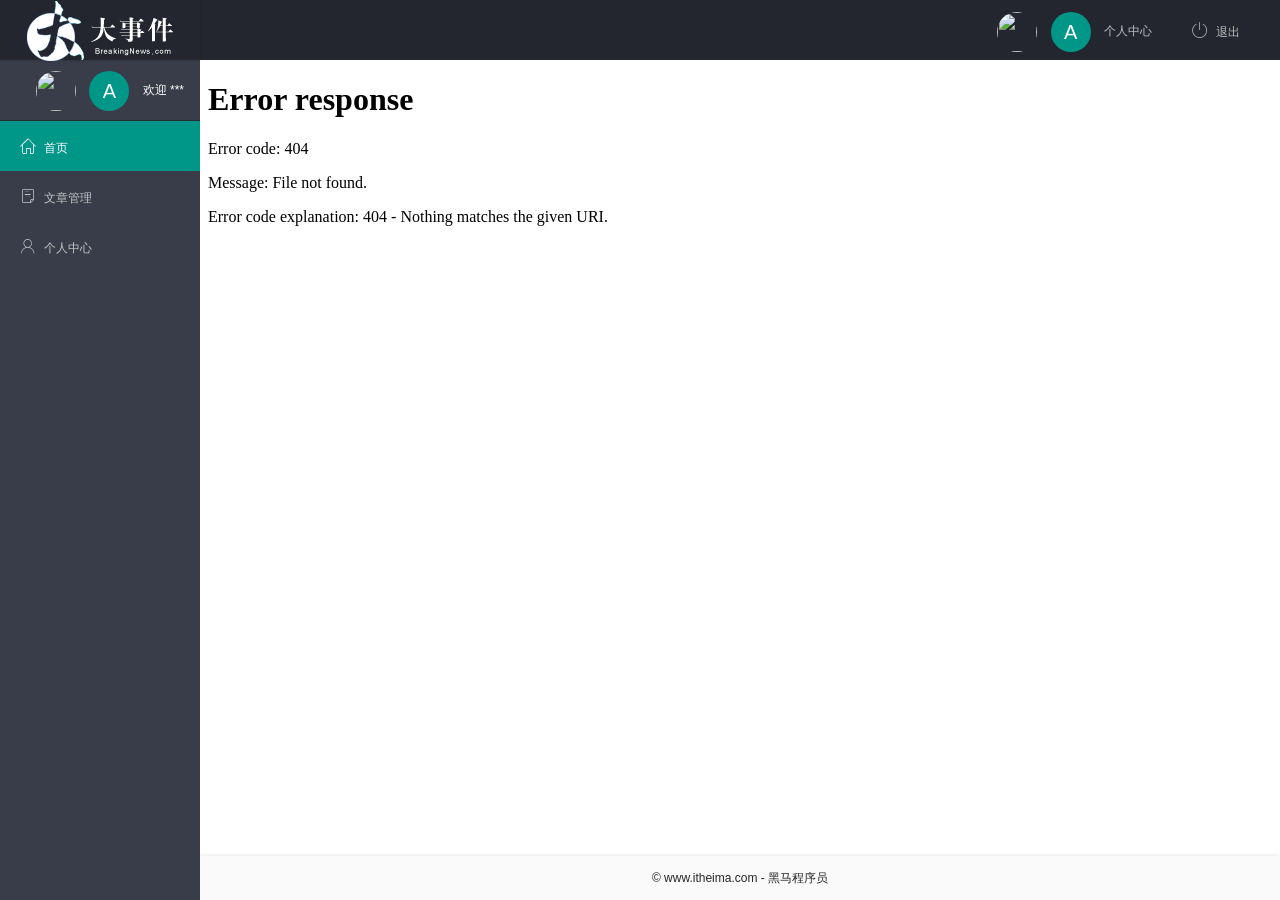
==== index.html @ 650b65ef "完成了登录和注册功能" ====
<!DOCTYPE html>
<html lang="en">

<head>
    <meta charset="UTF-8" />
    <meta name="viewport" content="width=device-width, initial-scale=1.0" />
    <title>后台主页</title>
    <!-- 导入 layui 的样式表 -->
    <link rel="stylesheet" href="assets/lib/layui/css/layui.css" />
    <!-- 导入第三方图标库 -->
    <link rel="stylesheet" href="assets/fonts/iconfont.css" />
    <!-- 导入自己的样式表 -->
    <link rel="stylesheet" href="assets/css/index.css" />
</head>

<body class="layui-layout-body">
    <div class="layui-layout layui-layout-admin">
        <div class="layui-header">
            <div class="layui-logo">
                <img src="/assets/images/logo.png" alt="" />
            </div>
            <!-- 头部区域（可配合layui已有的水平导航） -->
            <ul class="layui-nav layui-layout-right">
                <li class="layui-nav-item">
                    <a href="javascript:;" class="userinfo">
                        <img src="http://t.cn/RCzsdCq" class="layui-nav-img" />
                        <span class="text-avatar">A</span> 个人中心
                    </a>
                    <dl class="layui-nav-child">
                        <dd><a href="/user/user_info.html" target="fm">基本资料</a></dd>
                        <dd><a href="/user/user_avatar.html" target="fm">更换头像</a></dd>
                        <dd><a href="/user/user_pwd.html" target="fm">重置密码</a></dd>
                    </dl>
                </li>
                <li class="layui-nav-item">
                    <a href="javascript:;" id="btnLogout"><span class="iconfont icon-tuichu"></span>退出</a>
                </li>
            </ul>
        </div>

        <div class="layui-side layui-bg-black">
            <div class="layui-side-scroll">
                <div class="userinfo">
                    <img src="http://t.cn/RCzsdCq" class="layui-nav-img" />
                    <span class="text-avatar">A</span>
                    <span id="welcome">欢迎 ***</span>
                </div>
                <!-- 左侧导航区域（可配合layui已有的垂直导航） -->
                <ul class="layui-nav layui-nav-tree" lay-shrink="all">
                    <li class="layui-nav-item layui-this">
                        <a href="/home/dashboard.html" target="fm"><span class="iconfont icon-home"></span>首页</a>
                    </li>
                    <li class="layui-nav-item">
                        <a class="" href="javascript:;"><span class="iconfont icon-16"></span>文章管理</a>
                        <dl class="layui-nav-child">
                            <dd>
                                <a href="/article/art_cate.html" target="fm"><i class="layui-icon layui-icon-app"></i>文章类别</a>
                            </dd>
                            <dd>
                                <a href="/article/art_list.html" target="fm"><i class="layui-icon layui-icon-app"></i>文章列表</a>
                            </dd>
                            <dd>
                                <a href="/article/art_pub.html" target="fm"><i class="layui-icon layui-icon-app"></i>发布文章</a>
                            </dd>
                        </dl>
                    </li>
                    <li class="layui-nav-item">
                        <a href="javascript:;"><span class="iconfont icon-user"></span>个人中心</a>
                        <dl class="layui-nav-child">
                            <dd>
                                <a href="/user/user_info.html" target="fm"><i class="layui-icon layui-icon-app"></i>基本资料</a>
                            </dd>
                            <dd>
                                <a href="/user/user_avatar.html" target="fm"><i class="layui-icon layui-icon-app"></i>更换头像</a>
                            </dd>
                            <dd>
                                <a href="/user/user_pwd.html" target="fm"><i class="layui-icon layui-icon-app"></i>重置密码</a>
                            </dd>
                        </dl>
                    </li>
                </ul>
            </div>
        </div>

        <div class="layui-body">
            <!-- 内容主体区域 -->
            <iframe name="fm" src="/home/dashboard.html" frameborder="0"></iframe>
        </div>

        <div class="layui-footer">
            <!-- 底部固定区域 -->
            © www.itheima.com - 黑马程序员
        </div>
    </div>
    <!-- 导入 layui 的JS文件 -->
    <script src="assets/lib/layui/layui.all.js"></script>
    <!-- 导入 jQuery -->
    <script src="assets/lib/jquery.js"></script>
    <!-- 导入自己封装的 baseAPI -->
    <script src="assets/js/baseAPI.js"></script>
    <!-- 导入自己的 js 文件 -->
    <script src="assets/js/index.js"></script>
</body>

</html>
---- assets/lib/layui/css/layui.css ----
.layui-inline,
img {
    display: inline-block;
    vertical-align: middle
}

h1,
h2,
h3,
h4,
h5,
h6 {
    font-weight: 400
}

a,
body {
    color: #333
}

.layui-edge,
.layui-header,
.layui-inline,
.layui-main {
    position: relative
}

.layui-edge,
hr {
    height: 0;
    overflow: hidden
}

.layui-layout-body,
.layui-side,
.layui-side-scroll {
    overflow-x: hidden
}

.layui-edge,
.layui-elip,
hr {
    overflow: hidden
}

.layui-btn,
.layui-edge,
.layui-inline,
img {
    vertical-align: middle
}

.layui-btn,
.layui-disabled,
.layui-icon,
.layui-unselect {
    -moz-user-select: none;
    -webkit-user-select: none;
    -ms-user-select: none
}

blockquote,
body,
button,
dd,
div,
dl,
dt,
form,
h1,
h2,
h3,
h4,
h5,
h6,
input,
li,
ol,
p,
pre,
td,
textarea,
th,
ul {
    margin: 0;
    padding: 0;
    -webkit-tap-highlight-color: rgba(0, 0, 0, 0)
}

a:active,
a:hover {
    outline: 0
}

img {
    border: none
}

li {
    list-style: none
}

table {
    border-collapse: collapse;
    border-spacing: 0
}

h4,
h5,
h6 {
    font-size: 100%
}

button,
input,
optgroup,
option,
select,
textarea {
    font-family: inherit;
    font-size: inherit;
    font-style: inherit;
    font-weight: inherit;
    outline: 0
}

pre {
    white-space: pre-wrap;
    white-space: -moz-pre-wrap;
    white-space: -pre-wrap;
    white-space: -o-pre-wrap;
    word-wrap: break-word
}

body {
    line-height: 1.6;
    color: rgba(0, 0, 0, .85);
    font: 14px Helvetica Neue, Helvetica, PingFang SC, Tahoma, Arial, sans-serif
}

hr {
    line-height: 0;
    margin: 10px 0;
    padding: 0;
    border: none!important;
    border-bottom: 1px solid #eee!important;
    clear: both;
    background: 0 0
}

a {
    text-decoration: none
}

a:hover {
    color: #777
}

a cite {
    font-style: normal;
    *cursor: pointer
}

.layui-border-box,
.layui-border-box * {
    box-sizing: border-box
}

.layui-box,
.layui-box * {
    box-sizing: content-box
}

.layui-clear {
    clear: both;
    *zoom: 1
}

.layui-clear:after {
    content: '\20';
    clear: both;
    *zoom: 1;
    display: block;
    height: 0
}

.layui-inline {
    *display: inline;
    *zoom: 1
}

.layui-btn,
.layui-btn-group,
.layui-edge {
    display: inline-block
}

.layui-edge {
    width: 0;
    border-width: 6px;
    border-style: dashed;
    border-color: transparent
}

.layui-edge-top {
    top: -4px;
    border-bottom-color: #999;
    border-bottom-style: solid
}

.layui-edge-right {
    border-left-color: #999;
    border-left-style: solid
}

.layui-edge-bottom {
    top: 2px;
    border-top-color: #999;
    border-top-style: solid
}

.layui-edge-left {
    border-right-color: #999;
    border-right-style: solid
}

.layui-elip {
    text-overflow: ellipsis;
    white-space: nowrap
}

.layui-disabled,
.layui-disabled:hover {
    color: #d2d2d2!important;
    cursor: not-allowed!important
}

.layui-circle {
    border-radius: 100%
}

.layui-show {
    display: block!important
}

.layui-hide {
    display: none!important
}

.layui-show-v {
    visibility: visible!important
}

.layui-hide-v {
    visibility: hidden!important
}

@font-face {
    font-family: layui-icon;
    src: url(../font/iconfont.eot?v=256);
    src: url(../font/iconfont.eot?v=256#iefix) format('embedded-opentype'), url(../font/iconfont.woff2?v=256) format('woff2'), url(../font/iconfont.woff?v=256) format('woff'), url(../font/iconfont.ttf?v=256) format('truetype'), url(../font/iconfont.svg?v=256#layui-icon) format('svg')
}

.layui-icon {
    font-family: layui-icon!important;
    font-size: 16px;
    font-style: normal;
    -webkit-font-smoothing: antialiased;
    -moz-osx-font-smoothing: grayscale
}

.layui-icon-reply-fill:before {
    content: "\e611"
}

.layui-icon-set-fill:before {
    content: "\e614"
}

.layui-icon-menu-fill:before {
    content: "\e60f"
}

.layui-icon-search:before {
    content: "\e615"
}

.layui-icon-share:before {
    content: "\e641"
}

.layui-icon-set-sm:before {
    content: "\e620"
}

.layui-icon-engine:before {
    content: "\e628"
}

.layui-icon-close:before {
    content: "\1006"
}

.layui-icon-close-fill:before {
    content: "\1007"
}

.layui-icon-chart-screen:before {
    content: "\e629"
}

.layui-icon-star:before {
    content: "\e600"
}

.layui-icon-circle-dot:before {
    content: "\e617"
}

.layui-icon-chat:before {
    content: "\e606"
}

.layui-icon-release:before {
    content: "\e609"
}

.layui-icon-list:before {
    content: "\e60a"
}

.layui-icon-chart:before {
    content: "\e62c"
}

.layui-icon-ok-circle:before {
    content: "\1005"
}

.layui-icon-layim-theme:before {
    content: "\e61b"
}

.layui-icon-table:before {
    content: "\e62d"
}

.layui-icon-right:before {
    content: "\e602"
}

.layui-icon-left:before {
    content: "\e603"
}

.layui-icon-cart-simple:before {
    content: "\e698"
}

.layui-icon-face-cry:before {
    content: "\e69c"
}

.layui-icon-face-smile:before {
    content: "\e6af"
}

.layui-icon-survey:before {
    content: "\e6b2"
}

.layui-icon-tree:before {
    content: "\e62e"
}

.layui-icon-ie:before {
    content: "\e7bb"
}

.layui-icon-upload-circle:before {
    content: "\e62f"
}

.layui-icon-add-circle:before {
    content: "\e61f"
}

.layui-icon-download-circle:before {
    content: "\e601"
}

.layui-icon-templeate-1:before {
    content: "\e630"
}

.layui-icon-util:before {
    content: "\e631"
}

.layui-icon-face-surprised:before {
    content: "\e664"
}

.layui-icon-edit:before {
    content: "\e642"
}

.layui-icon-speaker:before {
    content: "\e645"
}

.layui-icon-down:before {
    content: "\e61a"
}

.layui-icon-file:before {
    content: "\e621"
}

.layui-icon-layouts:before {
    content: "\e632"
}

.layui-icon-rate-half:before {
    content: "\e6c9"
}

.layui-icon-add-circle-fine:before {
    content: "\e608"
}

.layui-icon-prev-circle:before {
    content: "\e633"
}

.layui-icon-read:before {
    content: "\e705"
}

.layui-icon-404:before {
    content: "\e61c"
}

.layui-icon-carousel:before {
    content: "\e634"
}

.layui-icon-help:before {
    content: "\e607"
}

.layui-icon-code-circle:before {
    content: "\e635"
}

.layui-icon-windows:before {
    content: "\e67f"
}

.layui-icon-water:before {
    content: "\e636"
}

.layui-icon-username:before {
    content: "\e66f"
}

.layui-icon-find-fill:before {
    content: "\e670"
}

.layui-icon-about:before {
    content: "\e60b"
}

.layui-icon-location:before {
    content: "\e715"
}

.layui-icon-up:before {
    content: "\e619"
}

.layui-icon-pause:before {
    content: "\e651"
}

.layui-icon-date:before {
    content: "\e637"
}

.layui-icon-layim-uploadfile:before {
    content: "\e61d"
}

.layui-icon-delete:before {
    content: "\e640"
}

.layui-icon-play:before {
    content: "\e652"
}

.layui-icon-top:before {
    content: "\e604"
}

.layui-icon-firefox:before {
    content: "\e686"
}

.layui-icon-friends:before {
    content: "\e612"
}

.layui-icon-refresh-3:before {
    content: "\e9aa"
}

.layui-icon-ok:before {
    content: "\e605"
}

.layui-icon-layer:before {
    content: "\e638"
}

.layui-icon-face-smile-fine:before {
    content: "\e60c"
}

.layui-icon-dollar:before {
    content: "\e659"
}

.layui-icon-group:before {
    content: "\e613"
}

.layui-icon-layim-download:before {
    content: "\e61e"
}

.layui-icon-picture-fine:before {
    content: "\e60d"
}

.layui-icon-link:before {
    content: "\e64c"
}

.layui-icon-diamond:before {
    content: "\e735"
}

.layui-icon-log:before {
    content: "\e60e"
}

.layui-icon-key:before {
    content: "\e683"
}

.layui-icon-rate-solid:before {
    content: "\e67a"
}

.layui-icon-fonts-del:before {
    content: "\e64f"
}

.layui-icon-unlink:before {
    content: "\e64d"
}

.layui-icon-fonts-clear:before {
    content: "\e639"
}

.layui-icon-triangle-r:before {
    content: "\e623"
}

.layui-icon-circle:before {
    content: "\e63f"
}

.layui-icon-radio:before {
    content: "\e643"
}

.layui-icon-align-center:before {
    content: "\e647"
}

.layui-icon-align-right:before {
    content: "\e648"
}

.layui-icon-align-left:before {
    content: "\e649"
}

.layui-icon-loading-1:before {
    content: "\e63e"
}

.layui-icon-return:before {
    content: "\e65c"
}

.layui-icon-fonts-strong:before {
    content: "\e62b"
}

.layui-icon-upload:before {
    content: "\e67c"
}

.layui-icon-dialogue:before {
    content: "\e63a"
}

.layui-icon-video:before {
    content: "\e6ed"
}

.layui-icon-headset:before {
    content: "\e6fc"
}

.layui-icon-cellphone-fine:before {
    content: "\e63b"
}

.layui-icon-add-1:before {
    content: "\e654"
}

.layui-icon-face-smile-b:before {
    content: "\e650"
}

.layui-icon-fonts-html:before {
    content: "\e64b"
}

.layui-icon-screen-full:before {
    content: "\e622"
}

.layui-icon-form:before {
    content: "\e63c"
}

.layui-icon-cart:before {
    content: "\e657"
}

.layui-icon-camera-fill:before {
    content: "\e65d"
}

.layui-icon-tabs:before {
    content: "\e62a"
}

.layui-icon-heart-fill:before {
    content: "\e68f"
}

.layui-icon-fonts-code:before {
    content: "\e64e"
}

.layui-icon-ios:before {
    content: "\e680"
}

.layui-icon-at:before {
    content: "\e687"
}

.layui-icon-fire:before {
    content: "\e756"
}

.layui-icon-set:before {
    content: "\e716"
}

.layui-icon-fonts-u:before {
    content: "\e646"
}

.layui-icon-triangle-d:before {
    content: "\e625"
}

.layui-icon-tips:before {
    content: "\e702"
}

.layui-icon-picture:before {
    content: "\e64a"
}

.layui-icon-more-vertical:before {
    content: "\e671"
}

.layui-icon-bluetooth:before {
    content: "\e689"
}

.layui-icon-flag:before {
    content: "\e66c"
}

.layui-icon-loading:before {
    content: "\e63d"
}

.layui-icon-fonts-i:before {
    content: "\e644"
}

.layui-icon-refresh-1:before {
    content: "\e666"
}

.layui-icon-rmb:before {
    content: "\e65e"
}

.layui-icon-addition:before {
    content: "\e624"
}

.layui-icon-home:before {
    content: "\e68e"
}

.layui-icon-time:before {
    content: "\e68d"
}

.layui-icon-user:before {
    content: "\e770"
}

.layui-icon-notice:before {
    content: "\e667"
}

.layui-icon-chrome:before {
    content: "\e68a"
}

.layui-icon-edge:before {
    content: "\e68b"
}

.layui-icon-login-weibo:before {
    content: "\e675"
}

.layui-icon-voice:before {
    content: "\e688"
}

.layui-icon-upload-drag:before {
    content: "\e681"
}

.layui-icon-login-qq:before {
    content: "\e676"
}

.layui-icon-snowflake:before {
    content: "\e6b1"
}

.layui-icon-heart:before {
    content: "\e68c"
}

.layui-icon-logout:before {
    content: "\e682"
}

.layui-icon-file-b:before {
    content: "\e655"
}

.layui-icon-template:before {
    content: "\e663"
}

.layui-icon-transfer:before {
    content: "\e691"
}

.layui-icon-auz:before {
    content: "\e672"
}

.layui-icon-console:before {
    content: "\e665"
}

.layui-icon-app:before {
    content: "\e653"
}

.layui-icon-prev:before {
    content: "\e65a"
}

.layui-icon-website:before {
    content: "\e7ae"
}

.layui-icon-next:before {
    content: "\e65b"
}

.layui-icon-component:before {
    content: "\e857"
}

.layui-icon-android:before {
    content: "\e684"
}

.layui-icon-more:before {
    content: "\e65f"
}

.layui-icon-login-wechat:before {
    content: "\e677"
}

.layui-icon-shrink-right:before {
    content: "\e668"
}

.layui-icon-spread-left:before {
    content: "\e66b"
}

.layui-icon-camera:before {
    content: "\e660"
}

.layui-icon-note:before {
    content: "\e66e"
}

.layui-icon-refresh:before {
    content: "\e669"
}

.layui-icon-female:before {
    content: "\e661"
}

.layui-icon-male:before {
    content: "\e662"
}

.layui-icon-screen-restore:before {
    content: "\e758"
}

.layui-icon-password:before {
    content: "\e673"
}

.layui-icon-senior:before {
    content: "\e674"
}

.layui-icon-theme:before {
    content: "\e66a"
}

.layui-icon-tread:before {
    content: "\e6c5"
}

.layui-icon-praise:before {
    content: "\e6c6"
}

.layui-icon-star-fill:before {
    content: "\e658"
}

.layui-icon-rate:before {
    content: "\e67b"
}

.layui-icon-template-1:before {
    content: "\e656"
}

.layui-icon-vercode:before {
    content: "\e679"
}

.layui-icon-service:before {
    content: "\e626"
}

.layui-icon-cellphone:before {
    content: "\e678"
}

.layui-icon-print:before {
    content: "\e66d"
}

.layui-icon-cols:before {
    content: "\e610"
}

.layui-icon-wifi:before {
    content: "\e7e0"
}

.layui-icon-export:before {
    content: "\e67d"
}

.layui-icon-rss:before {
    content: "\e808"
}

.layui-icon-slider:before {
    content: "\e714"
}

.layui-icon-email:before {
    content: "\e618"
}

.layui-icon-subtraction:before {
    content: "\e67e"
}

.layui-icon-mike:before {
    content: "\e6dc"
}

.layui-icon-light:before {
    content: "\e748"
}

.layui-icon-gift:before {
    content: "\e627"
}

.layui-icon-mute:before {
    content: "\e685"
}

.layui-icon-reduce-circle:before {
    content: "\e616"
}

.layui-icon-music:before {
    content: "\e690"
}

.layui-main {
    width: 1140px;
    margin: 0 auto
}

.layui-header {
    z-index: 1000;
    height: 60px
}

.layui-header a:hover {
    transition: all .5s;
    -webkit-transition: all .5s
}

.layui-side {
    position: fixed;
    left: 0;
    top: 0;
    bottom: 0;
    z-index: 999;
    width: 200px
}

.layui-side-scroll {
    position: relative;
    width: 220px;
    height: 100%
}

.layui-body {
    position: relative;
    left: 200px;
    right: 0;
    top: 0;
    bottom: 0;
    z-index: 900;
    width: auto;
    box-sizing: border-box
}

.layui-layout-admin .layui-header {
    position: fixed;
    top: 0;
    left: 0;
    right: 0;
    background-color: #23262E
}

.layui-layout-admin .layui-side {
    top: 60px;
    width: 200px;
    overflow-x: hidden
}

.layui-layout-admin .layui-body {
    position: absolute;
    top: 60px;
    padding-bottom: 44px
}

.layui-layout-admin .layui-main {
    width: auto;
    margin: 0 15px
}

.layui-layout-admin .layui-footer {
    position: fixed;
    left: 200px;
    right: 0;
    bottom: 0;
    z-index: 990;
    height: 44px;
    line-height: 44px;
    padding: 0 15px;
    box-shadow: -1px 0 4px rgb(0 0 0 / 12%);
    background-color: #FAFAFA
}

.layui-layout-admin .layui-logo {
    position: absolute;
    left: 0;
    top: 0;
    width: 200px;
    height: 100%;
    line-height: 60px;
    text-align: center;
    color: #009688;
    font-size: 16px;
    box-shadow: 0 1px 2px 0 rgb(0 0 0 / 15%)
}

.layui-layout-admin .layui-header .layui-nav {
    background: 0 0
}

.layui-layout-left {
    position: absolute!important;
    left: 200px;
    top: 0
}

.layui-layout-right {
    position: absolute!important;
    right: 0;
    top: 0
}

.layui-container {
    position: relative;
    margin: 0 auto;
    padding: 0 15px;
    box-sizing: border-box
}

.layui-fluid {
    position: relative;
    margin: 0 auto;
    padding: 0 15px
}

.layui-row:after,
.layui-row:before {
    content: "";
    display: block;
    clear: both
}

.layui-col-lg1,
.layui-col-lg10,
.layui-col-lg11,
.layui-col-lg12,
.layui-col-lg2,
.layui-col-lg3,
.layui-col-lg4,
.layui-col-lg5,
.layui-col-lg6,
.layui-col-lg7,
.layui-col-lg8,
.layui-col-lg9,
.layui-col-md1,
.layui-col-md10,
.layui-col-md11,
.layui-col-md12,
.layui-col-md2,
.layui-col-md3,
.layui-col-md4,
.layui-col-md5,
.layui-col-md6,
.layui-col-md7,
.layui-col-md8,
.layui-col-md9,
.layui-col-sm1,
.layui-col-sm10,
.layui-col-sm11,
.layui-col-sm12,
.layui-col-sm2,
.layui-col-sm3,
.layui-col-sm4,
.layui-col-sm5,
.layui-col-sm6,
.layui-col-sm7,
.layui-col-sm8,
.layui-col-sm9,
.layui-col-xs1,
.layui-col-xs10,
.layui-col-xs11,
.layui-col-xs12,
.layui-col-xs2,
.layui-col-xs3,
.layui-col-xs4,
.layui-col-xs5,
.layui-col-xs6,
.layui-col-xs7,
.layui-col-xs8,
.layui-col-xs9 {
    position: relative;
    display: block;
    box-sizing: border-box
}

.layui-col-xs1,
.layui-col-xs10,
.layui-col-xs11,
.layui-col-xs12,
.layui-col-xs2,
.layui-col-xs3,
.layui-col-xs4,
.layui-col-xs5,
.layui-col-xs6,
.layui-col-xs7,
.layui-col-xs8,
.layui-col-xs9 {
    float: left
}

.layui-col-xs1 {
    width: 8.33333333%
}

.layui-col-xs2 {
    width: 16.66666667%
}

.layui-col-xs3 {
    width: 25%
}

.layui-col-xs4 {
    width: 33.33333333%
}

.layui-col-xs5 {
    width: 41.66666667%
}

.layui-col-xs6 {
    width: 50%
}

.layui-col-xs7 {
    width: 58.33333333%
}

.layui-col-xs8 {
    width: 66.66666667%
}

.layui-col-xs9 {
    width: 75%
}

.layui-col-xs10 {
    width: 83.33333333%
}

.layui-col-xs11 {
    width: 91.66666667%
}

.layui-col-xs12 {
    width: 100%
}

.layui-col-xs-offset1 {
    margin-left: 8.33333333%
}

.layui-col-xs-offset2 {
    margin-left: 16.66666667%
}

.layui-col-xs-offset3 {
    margin-left: 25%
}

.layui-col-xs-offset4 {
    margin-left: 33.33333333%
}

.layui-col-xs-offset5 {
    margin-left: 41.66666667%
}

.layui-col-xs-offset6 {
    margin-left: 50%
}

.layui-col-xs-offset7 {
    margin-left: 58.33333333%
}

.layui-col-xs-offset8 {
    margin-left: 66.66666667%
}

.layui-col-xs-offset9 {
    margin-left: 75%
}

.layui-col-xs-offset10 {
    margin-left: 83.33333333%
}

.layui-col-xs-offset11 {
    margin-left: 91.66666667%
}

.layui-col-xs-offset12 {
    margin-left: 100%
}

@media screen and (max-width:768px) {
    .layui-hide-xs {
        display: none!important
    }
    .layui-show-xs-block {
        display: block!important
    }
    .layui-show-xs-inline {
        display: inline!important
    }
    .layui-show-xs-inline-block {
        display: inline-block!important
    }
}

@media screen and (min-width:768px) {
    .layui-container {
        width: 750px
    }
    .layui-hide-sm {
        display: none!important
    }
    .layui-show-sm-block {
        display: block!important
    }
    .layui-show-sm-inline {
        display: inline!important
    }
    .layui-show-sm-inline-block {
        display: inline-block!important
    }
    .layui-col-sm1,
    .layui-col-sm10,
    .layui-col-sm11,
    .layui-col-sm12,
    .layui-col-sm2,
    .layui-col-sm3,
    .layui-col-sm4,
    .layui-col-sm5,
    .layui-col-sm6,
    .layui-col-sm7,
    .layui-col-sm8,
    .layui-col-sm9 {
        float: left
    }
    .layui-col-sm1 {
        width: 8.33333333%
    }
    .layui-col-sm2 {
        width: 16.66666667%
    }
    .layui-col-sm3 {
        width: 25%
    }
    .layui-col-sm4 {
        width: 33.33333333%
    }
    .layui-col-sm5 {
        width: 41.66666667%
    }
    .layui-col-sm6 {
        width: 50%
    }
    .layui-col-sm7 {
        width: 58.33333333%
    }
    .layui-col-sm8 {
        width: 66.66666667%
    }
    .layui-col-sm9 {
        width: 75%
    }
    .layui-col-sm10 {
        width: 83.33333333%
    }
    .layui-col-sm11 {
        width: 91.66666667%
    }
    .layui-col-sm12 {
        width: 100%
    }
    .layui-col-sm-offset1 {
        margin-left: 8.33333333%
    }
    .layui-col-sm-offset2 {
        margin-left: 16.66666667%
    }
    .layui-col-sm-offset3 {
        margin-left: 25%
    }
    .layui-col-sm-offset4 {
        margin-left: 33.33333333%
    }
    .layui-col-sm-offset5 {
        margin-left: 41.66666667%
    }
    .layui-col-sm-offset6 {
        margin-left: 50%
    }
    .layui-col-sm-offset7 {
        margin-left: 58.33333333%
    }
    .layui-col-sm-offset8 {
        margin-left: 66.66666667%
    }
    .layui-col-sm-offset9 {
        margin-left: 75%
    }
    .layui-col-sm-offset10 {
        margin-left: 83.33333333%
    }
    .layui-col-sm-offset11 {
        margin-left: 91.66666667%
    }
    .layui-col-sm-offset12 {
        margin-left: 100%
    }
}

@media screen and (min-width:992px) {
    .layui-container {
        width: 970px
    }
    .layui-hide-md {
        display: none!important
    }
    .layui-show-md-block {
        display: block!important
    }
    .layui-show-md-inline {
        display: inline!important
    }
    .layui-show-md-inline-block {
        display: inline-block!important
    }
    .layui-col-md1,
    .layui-col-md10,
    .layui-col-md11,
    .layui-col-md12,
    .layui-col-md2,
    .layui-col-md3,
    .layui-col-md4,
    .layui-col-md5,
    .layui-col-md6,
    .layui-col-md7,
    .layui-col-md8,
    .layui-col-md9 {
        float: left
    }
    .layui-col-md1 {
        width: 8.33333333%
    }
    .layui-col-md2 {
        width: 16.66666667%
    }
    .layui-col-md3 {
        width: 25%
    }
    .layui-col-md4 {
        width: 33.33333333%
    }
    .layui-col-md5 {
        width: 41.66666667%
    }
    .layui-col-md6 {
        width: 50%
    }
    .layui-col-md7 {
        width: 58.33333333%
    }
    .layui-col-md8 {
        width: 66.66666667%
    }
    .layui-col-md9 {
        width: 75%
    }
    .layui-col-md10 {
        width: 83.33333333%
    }
    .layui-col-md11 {
        width: 91.66666667%
    }
    .layui-col-md12 {
        width: 100%
    }
    .layui-col-md-offset1 {
        margin-left: 8.33333333%
    }
    .layui-col-md-offset2 {
        margin-left: 16.66666667%
    }
    .layui-col-md-offset3 {
        margin-left: 25%
    }
    .layui-col-md-offset4 {
        margin-left: 33.33333333%
    }
    .layui-col-md-offset5 {
        margin-left: 41.66666667%
    }
    .layui-col-md-offset6 {
        margin-left: 50%
    }
    .layui-col-md-offset7 {
        margin-left: 58.33333333%
    }
    .layui-col-md-offset8 {
        margin-left: 66.66666667%
    }
    .layui-col-md-offset9 {
        margin-left: 75%
    }
    .layui-col-md-offset10 {
        margin-left: 83.33333333%
    }
    .layui-col-md-offset11 {
        margin-left: 91.66666667%
    }
    .layui-col-md-offset12 {
        margin-left: 100%
    }
}

@media screen and (min-width:1200px) {
    .layui-container {
        width: 1170px
    }
    .layui-hide-lg {
        display: none!important
    }
    .layui-show-lg-block {
        display: block!important
    }
    .layui-show-lg-inline {
        display: inline!important
    }
    .layui-show-lg-inline-block {
        display: inline-block!important
    }
    .layui-col-lg1,
    .layui-col-lg10,
    .layui-col-lg11,
    .layui-col-lg12,
    .layui-col-lg2,
    .layui-col-lg3,
    .layui-col-lg4,
    .layui-col-lg5,
    .layui-col-lg6,
    .layui-col-lg7,
    .layui-col-lg8,
    .layui-col-lg9 {
        float: left
    }
    .layui-col-lg1 {
        width: 8.33333333%
    }
    .layui-col-lg2 {
        width: 16.66666667%
    }
    .layui-col-lg3 {
        width: 25%
    }
    .layui-col-lg4 {
        width: 33.33333333%
    }
    .layui-col-lg5 {
        width: 41.66666667%
    }
    .layui-col-lg6 {
        width: 50%
    }
    .layui-col-lg7 {
        width: 58.33333333%
    }
    .layui-col-lg8 {
        width: 66.66666667%
    }
    .layui-col-lg9 {
        width: 75%
    }
    .layui-col-lg10 {
        width: 83.33333333%
    }
    .layui-col-lg11 {
        width: 91.66666667%
    }
    .layui-col-lg12 {
        width: 100%
    }
    .layui-col-lg-offset1 {
        margin-left: 8.33333333%
    }
    .layui-col-lg-offset2 {
        margin-left: 16.66666667%
    }
    .layui-col-lg-offset3 {
        margin-left: 25%
    }
    .layui-col-lg-offset4 {
        margin-left: 33.33333333%
    }
    .layui-col-lg-offset5 {
        margin-left: 41.66666667%
    }
    .layui-col-lg-offset6 {
        margin-left: 50%
    }
    .layui-col-lg-offset7 {
        margin-left: 58.33333333%
    }
    .layui-col-lg-offset8 {
        margin-left: 66.66666667%
    }
    .layui-col-lg-offset9 {
        margin-left: 75%
    }
    .layui-col-lg-offset10 {
        margin-left: 83.33333333%
    }
    .layui-col-lg-offset11 {
        margin-left: 91.66666667%
    }
    .layui-col-lg-offset12 {
        margin-left: 100%
    }
}

.layui-col-space1 {
    margin: -.5px
}

.layui-col-space1>* {
    padding: .5px
}

.layui-col-space2 {
    margin: -1px
}

.layui-col-space2>* {
    padding: 1px
}

.layui-col-space4 {
    margin: -2px
}

.layui-col-space4>* {
    padding: 2px
}

.layui-col-space5 {
    margin: -2.5px
}

.layui-col-space5>* {
    padding: 2.5px
}

.layui-col-space6 {
    margin: -3px
}

.layui-col-space6>* {
    padding: 3px
}

.layui-col-space8 {
    margin: -4px
}

.layui-col-space8>* {
    padding: 4px
}

.layui-col-space10 {
    margin: -5px
}

.layui-col-space10>* {
    padding: 5px
}

.layui-col-space12 {
    margin: -6px
}

.layui-col-space12>* {
    padding: 6px
}

.layui-col-space14 {
    margin: -7px
}

.layui-col-space14>* {
    padding: 7px
}

.layui-col-space15 {
    margin: -7.5px
}

.layui-col-space15>* {
    padding: 7.5px
}

.layui-col-space16 {
    margin: -8px
}

.layui-col-space16>* {
    padding: 8px
}

.layui-col-space18 {
    margin: -9px
}

.layui-col-space18>* {
    padding: 9px
}

.layui-col-space20 {
    margin: -10px
}

.layui-col-space20>* {
    padding: 10px
}

.layui-col-space22 {
    margin: -11px
}

.layui-col-space22>* {
    padding: 11px
}

.layui-col-space24 {
    margin: -12px
}

.layui-col-space24>* {
    padding: 12px
}

.layui-col-space25 {
    margin: -12.5px
}

.layui-col-space25>* {
    padding: 12.5px
}

.layui-col-space26 {
    margin: -13px
}

.layui-col-space26>* {
    padding: 13px
}

.layui-col-space28 {
    margin: -14px
}

.layui-col-space28>* {
    padding: 14px
}

.layui-col-space30 {
    margin: -15px
}

.layui-col-space30>* {
    padding: 15px
}

.layui-btn,
.layui-input,
.layui-select,
.layui-textarea,
.layui-upload-button {
    outline: 0;
    -webkit-appearance: none;
    transition: all .3s;
    -webkit-transition: all .3s;
    box-sizing: border-box
}

.layui-elem-quote {
    margin-bottom: 10px;
    padding: 15px;
    line-height: 1.6;
    border-left: 5px solid #5FB878;
    border-radius: 0 2px 2px 0;
    background-color: #FAFAFA
}

.layui-quote-nm {
    border-style: solid;
    border-width: 1px 1px 1px 5px;
    background: 0 0
}

.layui-elem-field {
    margin-bottom: 10px;
    padding: 0;
    border-width: 1px;
    border-style: solid
}

.layui-elem-field legend {
    margin-left: 20px;
    padding: 0 10px;
    font-size: 20px;
    font-weight: 300
}

.layui-field-title {
    margin: 10px 0 20px;
    border-width: 1px 0 0
}

.layui-field-box {
    padding: 15px
}

.layui-field-title .layui-field-box {
    padding: 10px 0
}

.layui-progress {
    position: relative;
    height: 6px;
    border-radius: 20px;
    background-color: #eee
}

.layui-progress-bar {
    position: absolute;
    left: 0;
    top: 0;
    width: 0;
    max-width: 100%;
    height: 6px;
    border-radius: 20px;
    text-align: right;
    background-color: #5FB878;
    transition: all .3s;
    -webkit-transition: all .3s
}

.layui-progress-big,
.layui-progress-big .layui-progress-bar {
    height: 18px;
    line-height: 18px
}

.layui-progress-text {
    position: relative;
    top: -20px;
    line-height: 18px;
    font-size: 12px;
    color: #666
}

.layui-progress-big .layui-progress-text {
    position: static;
    padding: 0 10px;
    color: #fff
}

.layui-collapse {
    border-width: 1px;
    border-style: solid;
    border-radius: 2px
}

.layui-colla-content,
.layui-colla-item {
    border-top-width: 1px;
    border-top-style: solid
}

.layui-colla-item:first-child {
    border-top: none
}

.layui-colla-title {
    position: relative;
    height: 42px;
    line-height: 42px;
    padding: 0 15px 0 35px;
    color: #333;
    background-color: #FAFAFA;
    cursor: pointer;
    font-size: 14px;
    overflow: hidden
}

.layui-colla-content {
    display: none;
    padding: 10px 15px;
    line-height: 1.6;
    color: #666
}

.layui-colla-icon {
    position: absolute;
    left: 15px;
    top: 0;
    font-size: 14px
}

.layui-card-body,
.layui-card-header,
.layui-form-label,
.layui-form-mid,
.layui-form-select,
.layui-input-block,
.layui-input-inline,
.layui-panel,
.layui-textarea {
    position: relative
}

.layui-card {
    margin-bottom: 15px;
    border-radius: 2px;
    background-color: #fff;
    box-shadow: 0 1px 2px 0 rgba(0, 0, 0, .05)
}

.layui-form-select dl,
.layui-panel {
    box-shadow: 1px 1px 4px rgb(0 0 0 / 8%)
}

.layui-card:last-child {
    margin-bottom: 0
}

.layui-card-header {
    height: 42px;
    line-height: 42px;
    padding: 0 15px;
    border-bottom: 1px solid #f6f6f6;
    color: #333;
    border-radius: 2px 2px 0 0;
    font-size: 14px
}

.layui-card-body {
    padding: 10px 15px;
    line-height: 24px
}

.layui-card-body[pad15] {
    padding: 15px
}

.layui-card-body[pad20] {
    padding: 20px
}

.layui-card-body .layui-table {
    margin: 5px 0
}

.layui-card .layui-tab {
    margin: 0
}

.layui-panel {
    border-width: 1px;
    border-style: solid;
    border-radius: 2px;
    background-color: #fff;
    color: #666
}

.layui-bg-black,
.layui-bg-blue,
.layui-bg-cyan,
.layui-bg-green,
.layui-bg-orange,
.layui-bg-red {
    color: #fff!important
}

.layui-panel-window {
    position: relative;
    padding: 15px;
    border-radius: 0;
    border-top: 5px solid #eee;
    background-color: #fff
}

.layui-border,
.layui-border-black,
.layui-border-blue,
.layui-border-cyan,
.layui-border-green,
.layui-border-orange,
.layui-border-red {
    border-width: 1px;
    border-style: solid
}

.layui-auxiliar-moving {
    position: fixed;
    left: 0;
    right: 0;
    top: 0;
    bottom: 0;
    width: 100%;
    height: 100%;
    background: 0 0;
    z-index: 9999999999
}

.layui-bg-red {
    background-color: #FF5722!important
}

.layui-bg-orange {
    background-color: #FFB800!important
}

.layui-bg-green {
    background-color: #009688!important
}

.layui-bg-cyan {
    background-color: #2F4056!important
}

.layui-bg-blue {
    background-color: #1E9FFF!important
}

.layui-bg-black {
    background-color: #393D49!important
}

.layui-bg-gray {
    background-color: #FAFAFA!important;
    color: #666!important
}

.layui-badge-rim,
.layui-border,
.layui-colla-content,
.layui-colla-item,
.layui-collapse,
.layui-elem-field,
.layui-form-pane .layui-form-item[pane],
.layui-form-pane .layui-form-label,
.layui-input,
.layui-layedit,
.layui-layedit-tool,
.layui-panel,
.layui-quote-nm,
.layui-select,
.layui-tab-bar,
.layui-tab-card,
.layui-tab-title,
.layui-tab-title .layui-this:after,
.layui-textarea {
    border-color: #eee
}

.layui-border {
    color: #666!important
}

.layui-border-red {
    border-color: #FF5722!important;
    color: #FF5722!important
}

.layui-border-orange {
    border-color: #FFB800!important;
    color: #FFB800!important
}

.layui-border-green {
    border-color: #009688!important;
    color: #009688!important
}

.layui-border-cyan {
    border-color: #2F4056!important;
    color: #2F4056!important
}

.layui-border-blue {
    border-color: #1E9FFF!important;
    color: #1E9FFF!important
}

.layui-border-black {
    border-color: #393D49!important;
    color: #393D49!important
}

.layui-timeline-item:before {
    background-color: #eee
}

.layui-text {
    line-height: 1.6;
    font-size: 14px;
    color: #666
}

.layui-text h1,
.layui-text h2,
.layui-text h3 {
    font-weight: 500;
    color: #333
}

.layui-text h1 {
    font-size: 30px
}

.layui-text h2 {
    font-size: 24px
}

.layui-text h3 {
    font-size: 18px
}

.layui-text a:not(.layui-btn) {
    color: #01AAED
}

.layui-text a:not(.layui-btn):hover {
    text-decoration: underline
}

.layui-text ul {
    padding: 5px 0 5px 15px
}

.layui-text ul li {
    margin-top: 5px;
    list-style-type: disc
}

.layui-text em,
.layui-word-aux {
    color: #999!important;
    padding-left: 5px!important;
    padding-right: 5px!important
}

.layui-text p {
    margin: 10px 0
}

.layui-text p:first-child {
    margin-top: 0
}

.layui-font-12 {
    font-size: 12px!important
}

.layui-font-14 {
    font-size: 14px!important
}

.layui-font-16 {
    font-size: 16px!important
}

.layui-font-18 {
    font-size: 18px!important
}

.layui-font-20 {
    font-size: 20px!important
}

.layui-font-red {
    color: #FF5722!important
}

.layui-font-orange {
    color: #FFB800!important
}

.layui-font-green {
    color: #009688!important
}

.layui-font-cyan {
    color: #2F4056!important
}

.layui-font-blue {
    color: #01AAED!important
}

.layui-font-black {
    color: #000!important
}

.layui-font-gray {
    color: #c2c2c2!important
}

.layui-btn {
    height: 38px;
    line-height: 38px;
    border: 1px solid transparent;
    padding: 0 18px;
    background-color: #009688;
    color: #fff;
    white-space: nowrap;
    text-align: center;
    font-size: 14px;
    border-radius: 2px;
    cursor: pointer
}

.layui-btn:hover {
    opacity: .8;
    filter: alpha(opacity=80);
    color: #fff
}

.layui-btn:active {
    opacity: 1;
    filter: alpha(opacity=100)
}

.layui-btn+.layui-btn {
    margin-left: 10px
}

.layui-btn-container {
    font-size: 0
}

.layui-btn-container .layui-btn {
    margin-right: 10px;
    margin-bottom: 10px
}

.layui-btn-container .layui-btn+.layui-btn {
    margin-left: 0
}

.layui-table .layui-btn-container .layui-btn {
    margin-bottom: 9px
}

.layui-btn-radius {
    border-radius: 100px
}

.layui-btn .layui-icon {
    padding: 0 2px;
    vertical-align: middle\9;
    vertical-align: bottom
}

.layui-btn-primary {
    border-color: #d2d2d2;
    background: 0 0;
    color: #666
}

.layui-btn-primary:hover {
    border-color: #009688;
    color: #333
}

.layui-btn-normal {
    background-color: #1E9FFF
}

.layui-btn-warm {
    background-color: #FFB800
}

.layui-btn-danger {
    background-color: #FF5722
}

.layui-btn-checked {
    background-color: #5FB878
}

.layui-btn-disabled,
.layui-btn-disabled:active,
.layui-btn-disabled:hover {
    border-color: #eee!important;
    background-color: #FBFBFB!important;
    color: #d2d2d2!important;
    cursor: not-allowed!important;
    opacity: 1
}

.layui-btn-lg {
    height: 44px;
    line-height: 44px;
    padding: 0 25px;
    font-size: 16px
}

.layui-btn-sm {
    height: 30px;
    line-height: 30px;
    padding: 0 10px;
    font-size: 12px
}

.layui-btn-xs {
    height: 22px;
    line-height: 22px;
    padding: 0 5px;
    font-size: 12px
}

.layui-btn-xs i {
    font-size: 12px!important
}

.layui-btn-group {
    vertical-align: middle;
    font-size: 0
}

.layui-btn-group .layui-btn {
    margin-left: 0!important;
    margin-right: 0!important;
    border-left: 1px solid rgba(255, 255, 255, .5);
    border-radius: 0
}

.layui-btn-group .layui-btn-primary {
    border-left: none
}

.layui-btn-group .layui-btn-primary:hover {
    border-color: #d2d2d2;
    color: #009688
}

.layui-btn-group .layui-btn:first-child {
    border-left: none;
    border-radius: 2px 0 0 2px
}

.layui-btn-group .layui-btn-primary:first-child {
    border-left: 1px solid #d2d2d2
}

.layui-btn-group .layui-btn:last-child {
    border-radius: 0 2px 2px 0
}

.layui-btn-group .layui-btn+.layui-btn {
    margin-left: 0
}

.layui-btn-group+.layui-btn-group {
    margin-left: 10px
}

.layui-btn-fluid {
    width: 100%
}

.layui-input,
.layui-select,
.layui-textarea {
    height: 38px;
    line-height: 1.3;
    line-height: 38px\9;
    border-width: 1px;
    border-style: solid;
    background-color: #fff;
    color: rgba(0, 0, 0, .85);
    border-radius: 2px
}

.layui-input::-webkit-input-placeholder,
.layui-select::-webkit-input-placeholder,
.layui-textarea::-webkit-input-placeholder {
    line-height: 1.3
}

.layui-input,
.layui-textarea {
    display: block;
    width: 100%;
    padding-left: 10px
}

.layui-input:hover,
.layui-textarea:hover {
    border-color: #eee!important
}

.layui-input:focus,
.layui-textarea:focus {
    border-color: #d2d2d2!important
}

.layui-textarea {
    min-height: 100px;
    height: auto;
    line-height: 20px;
    padding: 6px 10px;
    resize: vertical
}

.layui-select {
    padding: 0 10px
}

.layui-form input[type=checkbox],
.layui-form input[type=radio],
.layui-form select {
    display: none
}

.layui-form [lay-ignore] {
    display: initial
}

.layui-form-item {
    margin-bottom: 15px;
    clear: both;
    *zoom: 1
}

.layui-form-item:after {
    content: '\20';
    clear: both;
    *zoom: 1;
    display: block;
    height: 0
}

.layui-form-label {
    float: left;
    display: block;
    padding: 9px 15px;
    width: 80px;
    font-weight: 400;
    line-height: 20px;
    text-align: right
}

.layui-form-label-col {
    display: block;
    float: none;
    padding: 9px 0;
    line-height: 20px;
    text-align: left
}

.layui-form-item .layui-inline {
    margin-bottom: 5px;
    margin-right: 10px
}

.layui-input-block {
    margin-left: 110px;
    min-height: 36px
}

.layui-input-inline {
    display: inline-block;
    vertical-align: middle
}

.layui-form-item .layui-input-inline {
    float: left;
    width: 190px;
    margin-right: 10px
}

.layui-form-text .layui-input-inline {
    width: auto
}

.layui-form-mid {
    float: left;
    display: block;
    padding: 9px 0!important;
    line-height: 20px;
    margin-right: 10px
}

.layui-form-danger+.layui-form-select .layui-input,
.layui-form-danger:focus {
    border-color: #FF5722!important
}

.layui-form-select .layui-input {
    padding-right: 30px;
    cursor: pointer
}

.layui-form-select .layui-edge {
    position: absolute;
    right: 10px;
    top: 50%;
    margin-top: -3px;
    cursor: pointer;
    border-width: 6px;
    border-top-color: #c2c2c2;
    border-top-style: solid;
    transition: all .3s;
    -webkit-transition: all .3s
}

.layui-form-select dl {
    display: none;
    position: absolute;
    left: 0;
    top: 42px;
    padding: 5px 0;
    z-index: 899;
    min-width: 100%;
    border: 1px solid #eee;
    max-height: 300px;
    overflow-y: auto;
    background-color: #fff;
    border-radius: 2px;
    box-sizing: border-box
}

.layui-form-select dl dd,
.layui-form-select dl dt {
    padding: 0 10px;
    line-height: 36px;
    white-space: nowrap;
    overflow: hidden;
    text-overflow: ellipsis
}

.layui-form-select dl dt {
    font-size: 12px;
    color: #999
}

.layui-form-select dl dd {
    cursor: pointer
}

.layui-form-select dl dd:hover {
    background-color: #F6F6F6;
    -webkit-transition: .5s all;
    transition: .5s all
}

.layui-form-select .layui-select-group dd {
    padding-left: 20px
}

.layui-form-select dl dd.layui-select-tips {
    padding-left: 10px!important;
    color: #999
}

.layui-form-select dl dd.layui-this {
    background-color: #5FB878;
    color: #fff
}

.layui-form-checkbox,
.layui-form-select dl dd.layui-disabled {
    background-color: #fff
}

.layui-form-selected dl {
    display: block
}

.layui-form-checkbox,
.layui-form-checkbox *,
.layui-form-switch {
    display: inline-block;
    vertical-align: middle
}

.layui-form-selected .layui-edge {
    margin-top: -9px;
    -webkit-transform: rotate(180deg);
    transform: rotate(180deg);
    margin-top: -3px\9
}

:root .layui-form-selected .layui-edge {
    margin-top: -9px\0/IE9
}

.layui-form-selectup dl {
    top: auto;
    bottom: 42px
}

.layui-select-none {
    margin: 5px 0;
    text-align: center;
    color: #999
}

.layui-select-disabled .layui-disabled {
    border-color: #eee!important
}

.layui-select-disabled .layui-edge {
    border-top-color: #d2d2d2
}

.layui-form-checkbox {
    position: relative;
    height: 30px;
    line-height: 30px;
    margin-right: 10px;
    padding-right: 30px;
    cursor: pointer;
    font-size: 0;
    -webkit-transition: .1s linear;
    transition: .1s linear;
    box-sizing: border-box
}

.layui-form-checkbox span {
    padding: 0 10px;
    height: 100%;
    font-size: 14px;
    border-radius: 2px 0 0 2px;
    background-color: #d2d2d2;
    color: #fff;
    overflow: hidden;
    white-space: nowrap;
    text-overflow: ellipsis
}

.layui-form-checkbox:hover span {
    background-color: #c2c2c2
}

.layui-form-checkbox i {
    position: absolute;
    right: 0;
    top: 0;
    width: 30px;
    height: 28px;
    border: 1px solid #d2d2d2;
    border-left: none;
    border-radius: 0 2px 2px 0;
    color: #fff;
    font-size: 20px;
    text-align: center
}

.layui-form-checkbox:hover i {
    border-color: #c2c2c2;
    color: #c2c2c2
}

.layui-form-checked,
.layui-form-checked:hover {
    border-color: #5FB878
}

.layui-form-checked span,
.layui-form-checked:hover span {
    background-color: #5FB878
}

.layui-form-checked i,
.layui-form-checked:hover i {
    color: #5FB878
}

.layui-form-item .layui-form-checkbox {
    margin-top: 4px
}

.layui-form-checkbox[lay-skin=primary] {
    height: auto!important;
    line-height: normal!important;
    min-width: 18px;
    min-height: 18px;
    border: none!important;
    margin-right: 0;
    padding-left: 28px;
    padding-right: 0;
    background: 0 0
}

.layui-form-checkbox[lay-skin=primary] span {
    padding-left: 0;
    padding-right: 15px;
    line-height: 18px;
    background: 0 0;
    color: #666
}

.layui-form-checkbox[lay-skin=primary] i {
    right: auto;
    left: 0;
    width: 16px;
    height: 16px;
    line-height: 16px;
    border: 1px solid #d2d2d2;
    font-size: 12px;
    border-radius: 2px;
    background-color: #fff;
    -webkit-transition: .1s linear;
    transition: .1s linear
}

.layui-form-checkbox[lay-skin=primary]:hover i {
    border-color: #5FB878;
    color: #fff
}

.layui-form-checked[lay-skin=primary] i {
    border-color: #5FB878!important;
    background-color: #5FB878;
    color: #fff
}

.layui-checkbox-disabled[lay-skin=primary] span {
    background: 0 0!important;
    color: #c2c2c2!important
}

.layui-checkbox-disabled[lay-skin=primary]:hover i {
    border-color: #d2d2d2
}

.layui-form-item .layui-form-checkbox[lay-skin=primary] {
    margin-top: 10px
}

.layui-form-switch {
    position: relative;
    height: 22px;
    line-height: 22px;
    min-width: 35px;
    padding: 0 5px;
    margin-top: 8px;
    border: 1px solid #d2d2d2;
    border-radius: 20px;
    cursor: pointer;
    background-color: #fff;
    -webkit-transition: .1s linear;
    transition: .1s linear
}

.layui-form-switch i {
    position: absolute;
    left: 5px;
    top: 3px;
    width: 16px;
    height: 16px;
    border-radius: 20px;
    background-color: #d2d2d2;
    -webkit-transition: .1s linear;
    transition: .1s linear
}

.layui-form-switch em {
    position: relative;
    top: 0;
    width: 25px;
    margin-left: 21px;
    padding: 0!important;
    text-align: center!important;
    color: #999!important;
    font-style: normal!important;
    font-size: 12px
}

.layui-form-onswitch {
    border-color: #5FB878;
    background-color: #5FB878
}

.layui-checkbox-disabled,
.layui-checkbox-disabled i {
    border-color: #eee!important
}

.layui-form-onswitch i {
    left: 100%;
    margin-left: -21px;
    background-color: #fff
}

.layui-form-onswitch em {
    margin-left: 5px;
    margin-right: 21px;
    color: #fff!important
}

.layui-checkbox-disabled span {
    background-color: #eee!important
}

.layui-checkbox-disabled em {
    color: #d2d2d2!important
}

.layui-checkbox-disabled:hover i {
    color: #fff!important
}

[lay-radio] {
    display: none
}

.layui-form-radio,
.layui-form-radio * {
    display: inline-block;
    vertical-align: middle
}

.layui-form-radio {
    line-height: 28px;
    margin: 6px 10px 0 0;
    padding-right: 10px;
    cursor: pointer;
    font-size: 0
}

.layui-form-radio * {
    font-size: 14px
}

.layui-form-radio>i {
    margin-right: 8px;
    font-size: 22px;
    color: #c2c2c2
}

.layui-form-radio:hover *,
.layui-form-radioed,
.layui-form-radioed>i {
    color: #5FB878
}

.layui-radio-disabled>i {
    color: #eee!important
}

.layui-radio-disabled * {
    color: #c2c2c2!important
}

.layui-form-pane .layui-form-label {
    width: 110px;
    padding: 8px 15px;
    height: 38px;
    line-height: 20px;
    border-width: 1px;
    border-style: solid;
    border-radius: 2px 0 0 2px;
    text-align: center;
    background-color: #FAFAFA;
    overflow: hidden;
    white-space: nowrap;
    text-overflow: ellipsis;
    box-sizing: border-box
}

.layui-form-pane .layui-input-inline {
    margin-left: -1px
}

.layui-form-pane .layui-input-block {
    margin-left: 110px;
    left: -1px
}

.layui-form-pane .layui-input {
    border-radius: 0 2px 2px 0
}

.layui-form-pane .layui-form-text .layui-form-label {
    float: none;
    width: 100%;
    border-radius: 2px;
    box-sizing: border-box;
    text-align: left
}

.layui-form-pane .layui-form-text .layui-input-inline {
    display: block;
    margin: 0;
    top: -1px;
    clear: both
}

.layui-form-pane .layui-form-text .layui-input-block {
    margin: 0;
    left: 0;
    top: -1px
}

.layui-form-pane .layui-form-text .layui-textarea {
    min-height: 100px;
    border-radius: 0 0 2px 2px
}

.layui-form-pane .layui-form-checkbox {
    margin: 4px 0 4px 10px
}

.layui-form-pane .layui-form-radio,
.layui-form-pane .layui-form-switch {
    margin-top: 6px;
    margin-left: 10px
}

.layui-form-pane .layui-form-item[pane] {
    position: relative;
    border-width: 1px;
    border-style: solid
}

.layui-form-pane .layui-form-item[pane] .layui-form-label {
    position: absolute;
    left: 0;
    top: 0;
    height: 100%;
    border-width: 0 1px 0 0
}

.layui-form-pane .layui-form-item[pane] .layui-input-inline {
    margin-left: 110px
}

@media screen and (max-width:450px) {
    .layui-form-item .layui-form-label {
        text-overflow: ellipsis;
        overflow: hidden;
        white-space: nowrap
    }
    .layui-form-item .layui-inline {
        display: block;
        margin-right: 0;
        margin-bottom: 20px;
        clear: both
    }
    .layui-form-item .layui-inline:after {
        content: '\20';
        clear: both;
        display: block;
        height: 0
    }
    .layui-form-item .layui-input-inline {
        display: block;
        float: none;
        left: -3px;
        width: auto!important;
        margin: 0 0 10px 112px
    }
    .layui-form-item .layui-input-inline+.layui-form-mid {
        margin-left: 110px;
        top: -5px;
        padding: 0
    }
    .layui-form-item .layui-form-checkbox {
        margin-right: 5px;
        margin-bottom: 5px
    }
}

.layui-layedit {
    border-width: 1px;
    border-style: solid;
    border-radius: 2px
}

.layui-layedit-tool {
    padding: 3px 5px;
    border-bottom-width: 1px;
    border-bottom-style: solid;
    font-size: 0
}

.layedit-tool-fixed {
    position: fixed;
    top: 0;
    border-top: 1px solid #eee
}

.layui-layedit-tool .layedit-tool-mid,
.layui-layedit-tool .layui-icon {
    display: inline-block;
    vertical-align: middle;
    text-align: center;
    font-size: 14px
}

.layui-layedit-tool .layui-icon {
    position: relative;
    width: 32px;
    height: 30px;
    line-height: 30px;
    margin: 3px 5px;
    color: #777;
    cursor: pointer;
    border-radius: 2px
}

.layui-layedit-tool .layui-icon:hover {
    color: #393D49
}

.layui-layedit-tool .layui-icon:active {
    color: #000
}

.layui-layedit-tool .layedit-tool-active {
    background-color: #eee;
    color: #000
}

.layui-layedit-tool .layui-disabled,
.layui-layedit-tool .layui-disabled:hover {
    color: #d2d2d2;
    cursor: not-allowed
}

.layui-layedit-tool .layedit-tool-mid {
    width: 1px;
    height: 18px;
    margin: 0 10px;
    background-color: #d2d2d2
}

.layedit-tool-html {
    width: 50px!important;
    font-size: 30px!important
}

.layedit-tool-b,
.layedit-tool-code,
.layedit-tool-help {
    font-size: 16px!important
}

.layedit-tool-d,
.layedit-tool-face,
.layedit-tool-image,
.layedit-tool-unlink {
    font-size: 18px!important
}

.layedit-tool-image input {
    position: absolute;
    font-size: 0;
    left: 0;
    top: 0;
    width: 100%;
    height: 100%;
    opacity: .01;
    filter: Alpha(opacity=1);
    cursor: pointer
}

.layui-layedit-iframe iframe {
    display: block;
    width: 100%
}

#LAY_layedit_code {
    overflow: hidden
}

.layui-laypage {
    display: inline-block;
    *display: inline;
    *zoom: 1;
    vertical-align: middle;
    margin: 10px 0;
    font-size: 0
}

.layui-laypage>a:first-child,
.layui-laypage>a:first-child em {
    border-radius: 2px 0 0 2px
}

.layui-laypage>a:last-child,
.layui-laypage>a:last-child em {
    border-radius: 0 2px 2px 0
}

.layui-laypage>:first-child {
    margin-left: 0!important
}

.layui-laypage>:last-child {
    margin-right: 0!important
}

.layui-laypage a,
.layui-laypage button,
.layui-laypage input,
.layui-laypage select,
.layui-laypage span {
    border: 1px solid #eee
}

.layui-laypage a,
.layui-laypage span {
    display: inline-block;
    *display: inline;
    *zoom: 1;
    vertical-align: middle;
    padding: 0 15px;
    height: 28px;
    line-height: 28px;
    margin: 0 -1px 5px 0;
    background-color: #fff;
    color: #333;
    font-size: 12px
}

.layui-flow-more a *,
.layui-laypage input,
.layui-table-view select[lay-ignore] {
    display: inline-block
}

.layui-laypage a:hover {
    color: #009688
}

.layui-laypage em {
    font-style: normal
}

.layui-laypage .layui-laypage-spr {
    color: #999;
    font-weight: 700
}

.layui-laypage a {
    text-decoration: none
}

.layui-laypage .layui-laypage-curr {
    position: relative
}

.layui-laypage .layui-laypage-curr em {
    position: relative;
    color: #fff
}

.layui-laypage .layui-laypage-curr .layui-laypage-em {
    position: absolute;
    left: -1px;
    top: -1px;
    padding: 1px;
    width: 100%;
    height: 100%;
    background-color: #009688
}

.layui-laypage-em {
    border-radius: 2px
}

.layui-laypage-next em,
.layui-laypage-prev em {
    font-family: Sim sun;
    font-size: 16px
}

.layui-laypage .layui-laypage-count,
.layui-laypage .layui-laypage-limits,
.layui-laypage .layui-laypage-refresh,
.layui-laypage .layui-laypage-skip {
    margin-left: 10px;
    margin-right: 10px;
    padding: 0;
    border: none
}

.layui-laypage .layui-laypage-limits,
.layui-laypage .layui-laypage-refresh {
    vertical-align: top
}

.layui-laypage .layui-laypage-refresh i {
    font-size: 18px;
    cursor: pointer
}

.layui-laypage select {
    height: 22px;
    padding: 3px;
    border-radius: 2px;
    cursor: pointer
}

.layui-laypage .layui-laypage-skip {
    height: 30px;
    line-height: 30px;
    color: #999
}

.layui-laypage button,
.layui-laypage input {
    height: 30px;
    line-height: 30px;
    border-radius: 2px;
    vertical-align: top;
    background-color: #fff;
    box-sizing: border-box
}

.layui-laypage input {
    width: 40px;
    margin: 0 10px;
    padding: 0 3px;
    text-align: center
}

.layui-laypage input:focus,
.layui-laypage select:focus {
    border-color: #009688!important
}

.layui-laypage button {
    margin-left: 10px;
    padding: 0 10px;
    cursor: pointer
}

.layui-table,
.layui-table-view {
    margin: 10px 0
}

.layui-flow-more {
    margin: 10px 0;
    text-align: center;
    color: #999;
    font-size: 14px
}

.layui-flow-more a {
    height: 32px;
    line-height: 32px
}

.layui-flow-more a * {
    vertical-align: top
}

.layui-flow-more a cite {
    padding: 0 20px;
    border-radius: 3px;
    background-color: #eee;
    color: #333;
    font-style: normal
}

.layui-flow-more a cite:hover {
    opacity: .8
}

.layui-flow-more a i {
    font-size: 30px;
    color: #737383
}

.layui-table {
    width: 100%;
    background-color: #fff;
    color: #666
}

.layui-table tr {
    transition: all .3s;
    -webkit-transition: all .3s
}

.layui-table th {
    text-align: left;
    font-weight: 400
}

.layui-table tbody tr:hover,
.layui-table thead tr,
.layui-table-click,
.layui-table-header,
.layui-table-hover,
.layui-table-mend,
.layui-table-patch,
.layui-table-tool,
.layui-table-total,
.layui-table-total tr,
.layui-table[lay-even] tr:nth-child(even) {
    background-color: #FAFAFA
}

.layui-table td,
.layui-table th,
.layui-table-col-set,
.layui-table-fixed-r,
.layui-table-grid-down,
.layui-table-header,
.layui-table-page,
.layui-table-tips-main,
.layui-table-tool,
.layui-table-total,
.layui-table-view,
.layui-table[lay-skin=line],
.layui-table[lay-skin=row] {
    border-width: 1px;
    border-style: solid;
    border-color: #eee
}

.layui-table td,
.layui-table th {
    position: relative;
    padding: 9px 15px;
    min-height: 20px;
    line-height: 20px;
    font-size: 14px
}

.layui-table[lay-skin=line] td,
.layui-table[lay-skin=line] th {
    border-width: 0 0 1px
}

.layui-table[lay-skin=row] td,
.layui-table[lay-skin=row] th {
    border-width: 0 1px 0 0
}

.layui-table[lay-skin=nob] td,
.layui-table[lay-skin=nob] th {
    border: none
}

.layui-table img {
    max-width: 100px
}

.layui-table[lay-size=lg] td,
.layui-table[lay-size=lg] th {
    padding: 15px 30px
}

.layui-table-view .layui-table[lay-size=lg] .layui-table-cell {
    height: 40px;
    line-height: 40px
}

.layui-table[lay-size=sm] td,
.layui-table[lay-size=sm] th {
    font-size: 12px;
    padding: 5px 10px
}

.layui-table-view .layui-table[lay-size=sm] .layui-table-cell {
    height: 20px;
    line-height: 20px
}

.layui-table[lay-data] {
    display: none
}

.layui-table-box {
    position: relative;
    overflow: hidden
}

.layui-table-view .layui-table {
    position: relative;
    width: auto;
    margin: 0
}

.layui-table-view .layui-table[lay-skin=line] {
    border-width: 0 1px 0 0
}

.layui-table-view .layui-table[lay-skin=row] {
    border-width: 0 0 1px
}

.layui-table-view .layui-table td,
.layui-table-view .layui-table th {
    padding: 5px 0;
    border-top: none;
    border-left: none
}

.layui-table-view .layui-table th.layui-unselect .layui-table-cell span {
    cursor: pointer
}

.layui-table-view .layui-table td {
    cursor: default
}

.layui-table-view .layui-table td[data-edit=text] {
    cursor: text
}

.layui-table-view .layui-form-checkbox[lay-skin=primary] i {
    width: 18px;
    height: 18px
}

.layui-table-view .layui-form-radio {
    line-height: 0;
    padding: 0
}

.layui-table-view .layui-form-radio>i {
    margin: 0;
    font-size: 20px
}

.layui-table-init {
    position: absolute;
    left: 0;
    top: 0;
    width: 100%;
    height: 100%;
    text-align: center;
    z-index: 110
}

.layui-table-init .layui-icon {
    position: absolute;
    left: 50%;
    top: 50%;
    margin: -15px 0 0 -15px;
    font-size: 30px;
    color: #c2c2c2
}

.layui-table-header {
    border-width: 0 0 1px;
    overflow: hidden
}

.layui-table-header .layui-table {
    margin-bottom: -1px
}

.layui-table-tool .layui-inline[lay-event] {
    position: relative;
    width: 26px;
    height: 26px;
    padding: 5px;
    line-height: 16px;
    margin-right: 10px;
    text-align: center;
    color: #333;
    border: 1px solid #ccc;
    cursor: pointer;
    -webkit-transition: .5s all;
    transition: .5s all
}

.layui-table-tool .layui-inline[lay-event]:hover {
    border: 1px solid #999
}

.layui-table-tool-temp {
    padding-right: 120px
}

.layui-table-tool-self {
    position: absolute;
    right: 17px;
    top: 10px
}

.layui-table-tool .layui-table-tool-self .layui-inline[lay-event] {
    margin: 0 0 0 10px
}

.layui-table-tool-panel {
    position: absolute;
    top: 29px;
    left: -1px;
    padding: 5px 0;
    min-width: 150px;
    min-height: 40px;
    border: 1px solid #d2d2d2;
    text-align: left;
    overflow-y: auto;
    background-color: #fff;
    box-shadow: 0 2px 4px rgba(0, 0, 0, .12)
}

.layui-table-cell,
.layui-table-tool-panel li {
    overflow: hidden;
    text-overflow: ellipsis;
    white-space: nowrap
}

.layui-table-tool-panel li {
    padding: 0 10px;
    line-height: 30px;
    -webkit-transition: .5s all;
    transition: .5s all
}

.layui-menu li,
.layui-menu-body-title a:hover,
.layui-menu-body-title>.layui-icon:hover {
    transition: all .3s
}

.layui-table-tool-panel li .layui-form-checkbox[lay-skin=primary] {
    width: 100%;
    padding-left: 28px
}

.layui-table-tool-panel li:hover {
    background-color: #F6F6F6
}

.layui-table-tool-panel li .layui-form-checkbox[lay-skin=primary] i {
    position: absolute;
    left: 0;
    top: 0
}

.layui-table-tool-panel li .layui-form-checkbox[lay-skin=primary] span {
    padding: 0
}

.layui-table-tool .layui-table-tool-self .layui-table-tool-panel {
    left: auto;
    right: -1px
}

.layui-table-col-set {
    position: absolute;
    right: 0;
    top: 0;
    width: 20px;
    height: 100%;
    border-width: 0 0 0 1px;
    background-color: #fff
}

.layui-table-sort {
    width: 10px;
    height: 20px;
    margin-left: 5px;
    cursor: pointer!important
}

.layui-table-sort .layui-edge {
    position: absolute;
    left: 5px;
    border-width: 5px
}

.layui-table-sort .layui-table-sort-asc {
    top: 3px;
    border-top: none;
    border-bottom-style: solid;
    border-bottom-color: #b2b2b2
}

.layui-table-sort .layui-table-sort-asc:hover {
    border-bottom-color: #666
}

.layui-table-sort .layui-table-sort-desc {
    bottom: 5px;
    border-bottom: none;
    border-top-style: solid;
    border-top-color: #b2b2b2
}

.layui-table-sort .layui-table-sort-desc:hover {
    border-top-color: #666
}

.layui-table-sort[lay-sort=asc] .layui-table-sort-asc {
    border-bottom-color: #000
}

.layui-table-sort[lay-sort=desc] .layui-table-sort-desc {
    border-top-color: #000
}

.layui-table-cell {
    height: 28px;
    line-height: 28px;
    padding: 0 15px;
    position: relative;
    box-sizing: border-box
}

.layui-table-cell .layui-form-checkbox[lay-skin=primary] {
    top: -1px;
    padding: 0
}

.layui-table-cell .layui-table-link {
    color: #01AAED
}

.laytable-cell-checkbox,
.laytable-cell-numbers,
.laytable-cell-radio,
.laytable-cell-space {
    padding: 0;
    text-align: center
}

.layui-table-body {
    position: relative;
    overflow: auto;
    margin-right: -1px;
    margin-bottom: -1px
}

.layui-table-body .layui-none {
    line-height: 26px;
    padding: 30px 15px;
    text-align: center;
    color: #999
}

.layui-table-fixed {
    position: absolute;
    left: 0;
    top: 0;
    z-index: 101
}

.layui-table-fixed .layui-table-body {
    overflow: hidden
}

.layui-table-fixed-l {
    box-shadow: 1px 0 8px rgba(0, 0, 0, .08)
}

.layui-table-fixed-r {
    left: auto;
    right: -1px;
    border-width: 0 0 0 1px;
    box-shadow: -1px 0 8px rgba(0, 0, 0, .08)
}

.layui-table-fixed-r .layui-table-header {
    position: relative;
    overflow: visible
}

.layui-table-mend {
    position: absolute;
    right: -49px;
    top: 0;
    height: 100%;
    width: 50px
}

.layui-table-tool {
    position: relative;
    z-index: 890;
    width: 100%;
    min-height: 50px;
    line-height: 30px;
    padding: 10px 15px;
    border-width: 0 0 1px
}

.layui-table-tool .layui-btn-container {
    margin-bottom: -10px
}

.layui-table-page,
.layui-table-total {
    border-width: 1px 0 0;
    margin-bottom: -1px;
    overflow: hidden
}

.layui-table-page {
    position: relative;
    width: 100%;
    padding: 7px 7px 0;
    height: 41px;
    font-size: 12px;
    white-space: nowrap
}

.layui-table-page>div {
    height: 26px
}

.layui-table-page .layui-laypage {
    margin: 0
}

.layui-table-page .layui-laypage a,
.layui-table-page .layui-laypage span {
    height: 26px;
    line-height: 26px;
    margin-bottom: 10px;
    border: none;
    background: 0 0
}

.layui-table-page .layui-laypage a,
.layui-table-page .layui-laypage span.layui-laypage-curr {
    padding: 0 12px
}

.layui-table-page .layui-laypage span {
    margin-left: 0;
    padding: 0
}

.layui-table-page .layui-laypage .layui-laypage-prev {
    margin-left: -7px!important
}

.layui-table-page .layui-laypage .layui-laypage-curr .layui-laypage-em {
    left: 0;
    top: 0;
    padding: 0
}

.layui-table-page .layui-laypage button,
.layui-table-page .layui-laypage input {
    height: 26px;
    line-height: 26px
}

.layui-table-page .layui-laypage input {
    width: 40px
}

.layui-table-page .layui-laypage button {
    padding: 0 10px
}

.layui-table-page select {
    height: 18px
}

.layui-table-patch .layui-table-cell {
    padding: 0;
    width: 30px
}

.layui-table-edit {
    position: absolute;
    left: 0;
    top: 0;
    width: 100%;
    height: 100%;
    padding: 0 14px 1px;
    border-radius: 0;
    box-shadow: 1px 1px 20px rgba(0, 0, 0, .15)
}

.layui-table-edit:focus {
    border-color: #5FB878!important
}

select.layui-table-edit {
    padding: 0 0 0 10px;
    border-color: #d2d2d2
}

.layui-table-view .layui-form-checkbox,
.layui-table-view .layui-form-radio,
.layui-table-view .layui-form-switch {
    top: 0;
    margin: 0;
    box-sizing: content-box
}

.layui-colorpicker-alpha-slider,
.layui-colorpicker-side-slider,
.layui-menu,
.layui-menu *,
.layui-nav {
    box-sizing: border-box
}

.layui-table-view .layui-form-checkbox {
    top: -1px;
    height: 26px;
    line-height: 26px
}

.layui-table-view .layui-form-checkbox i {
    height: 26px
}

.layui-table-grid .layui-table-cell {
    overflow: visible
}

.layui-table-grid-down {
    position: absolute;
    top: 0;
    right: 0;
    width: 26px;
    height: 100%;
    padding: 5px 0;
    border-width: 0 0 0 1px;
    text-align: center;
    background-color: #fff;
    color: #999;
    cursor: pointer
}

.layui-table-grid-down .layui-icon {
    position: absolute;
    top: 50%;
    left: 50%;
    margin: -8px 0 0 -8px
}

.layui-table-grid-down:hover {
    background-color: #fbfbfb
}

body .layui-table-tips .layui-layer-content {
    background: 0 0;
    padding: 0;
    box-shadow: 0 1px 6px rgba(0, 0, 0, .12)
}

.layui-table-tips-main {
    margin: -44px 0 0 -1px;
    max-height: 150px;
    padding: 8px 15px;
    font-size: 14px;
    overflow-y: scroll;
    background-color: #fff;
    color: #666
}

.layui-table-tips-c {
    position: absolute;
    right: -3px;
    top: -13px;
    width: 20px;
    height: 20px;
    padding: 3px;
    cursor: pointer;
    background-color: #666;
    border-radius: 50%;
    color: #fff
}

.layui-table-tips-c:hover {
    background-color: #777
}

.layui-table-tips-c:before {
    position: relative;
    right: -2px
}

.layui-upload-file {
    display: none!important;
    opacity: .01;
    filter: Alpha(opacity=1)
}

.layui-upload-drag,
.layui-upload-form,
.layui-upload-wrap {
    display: inline-block
}

.layui-upload-list {
    margin: 10px 0
}

.layui-upload-choose {
    max-width: 200px;
    padding: 0 10px;
    color: #999;
    font-size: 14px;
    text-overflow: ellipsis;
    overflow: hidden;
    white-space: nowrap
}

.layui-upload-drag {
    position: relative;
    padding: 30px;
    border: 1px dashed #e2e2e2;
    background-color: #fff;
    text-align: center;
    cursor: pointer;
    color: #999
}

.layui-upload-drag .layui-icon {
    font-size: 50px;
    color: #009688
}

.layui-upload-drag[lay-over] {
    border-color: #009688
}

.layui-upload-iframe {
    position: absolute;
    width: 0;
    height: 0;
    border: 0;
    visibility: hidden
}

.layui-upload-wrap {
    position: relative;
    vertical-align: middle
}

.layui-upload-wrap .layui-upload-file {
    display: block!important;
    position: absolute;
    left: 0;
    top: 0;
    z-index: 10;
    font-size: 100px;
    width: 100%;
    height: 100%;
    opacity: .01;
    filter: Alpha(opacity=1);
    cursor: pointer
}

.layui-btn-container .layui-upload-choose {
    padding-left: 0
}

.layui-menu {
    position: relative;
    margin: 5px 0;
    background-color: #fff
}

.layui-menu li,
.layui-menu-body-title a {
    padding: 5px 15px
}

.layui-menu li {
    position: relative;
    margin: 1px 0;
    width: calc(100% + 1px);
    line-height: 26px;
    color: rgba(0, 0, 0, .8);
    font-size: 14px;
    white-space: nowrap;
    cursor: pointer
}

.layui-menu li:hover {
    background-color: #F6F6F6
}

.layui-menu-item-parent:hover>.layui-menu-body-panel {
    display: block;
    animation-name: layui-fadein;
    animation-duration: .3s;
    animation-fill-mode: both;
    animation-delay: .2s
}

.layui-menu-item-group .layui-menu-body-title,
.layui-menu-item-parent .layui-menu-body-title {
    padding-right: 25px
}

.layui-menu .layui-menu-item-divider:hover,
.layui-menu .layui-menu-item-group:hover,
.layui-menu .layui-menu-item-none:hover {
    background: 0 0;
    cursor: default
}

.layui-menu .layui-menu-item-group>ul {
    margin: 5px 0 -5px
}

.layui-menu .layui-menu-item-group>.layui-menu-body-title {
    color: rgba(0, 0, 0, .35);
    user-select: none
}

.layui-menu .layui-menu-item-none {
    color: rgba(0, 0, 0, .35);
    cursor: default;
    text-align: center
}

.layui-menu .layui-menu-item-divider {
    margin: 5px 0;
    padding: 0;
    height: 0;
    line-height: 0;
    border-bottom: 1px solid #eee;
    overflow: hidden
}

.layui-menu .layui-menu-item-down:hover,
.layui-menu .layui-menu-item-up:hover {
    cursor: pointer
}

.layui-menu .layui-menu-item-up>.layui-menu-body-title {
    color: rgba(0, 0, 0, .8)
}

.layui-menu .layui-menu-item-up>ul {
    visibility: hidden;
    height: 0;
    overflow: hidden
}

.layui-menu .layui-menu-item-down:hover>.layui-menu-body-title>.layui-icon,
.layui-menu .layui-menu-item-up>.layui-menu-body-title:hover>.layui-icon {
    color: rgba(0, 0, 0, 1)
}

.layui-menu .layui-menu-item-down>ul {
    visibility: visible;
    height: auto
}

.layui-breadcrumb,
.layui-tree-btnGroup {
    visibility: hidden
}

.layui-menu .layui-menu-item-checked,
.layui-menu .layui-menu-item-checked2 {
    background-color: #F6F6F6!important;
    color: #5FB878
}

.layui-menu .layui-menu-item-checked a,
.layui-menu .layui-menu-item-checked2 a {
    color: #5FB878
}

.layui-menu .layui-menu-item-checked:after {
    position: absolute;
    right: 0;
    top: 0;
    bottom: 0;
    border-right: 3px solid #5FB878;
    content: ""
}

.layui-menu-body-title {
    position: relative;
    overflow: hidden;
    text-overflow: ellipsis
}

.layui-menu-body-title a {
    display: block;
    margin: -5px -15px;
    color: rgba(0, 0, 0, .8)
}

.layui-menu-body-title>.layui-icon {
    position: absolute;
    right: 0;
    top: 0;
    font-size: 14px
}

.layui-menu-body-title>.layui-icon-right {
    right: -1px
}

.layui-menu-body-panel {
    display: none;
    position: absolute;
    top: -7px;
    left: 100%;
    z-index: 1000;
    margin-left: 13px;
    padding: 5px 0
}

.layui-menu-body-panel:before {
    content: "";
    position: absolute;
    width: 20px;
    left: -16px;
    top: 0;
    bottom: 0
}

.layui-menu-body-panel-left {
    left: auto;
    right: 100%;
    margin: 0 13px
}

.layui-menu-body-panel-left:before {
    left: auto;
    right: -16px
}

.layui-menu-lg li {
    line-height: 32px
}

.layui-menu-lg .layui-menu-body-title a:hover,
.layui-menu-lg li:hover {
    background: 0 0;
    color: #5FB878
}

.layui-menu-lg li .layui-menu-body-panel {
    margin-left: 14px
}

.layui-menu-lg li .layui-menu-body-panel-left {
    margin: 0 15px
}

.layui-dropdown {
    position: absolute;
    left: -999999px;
    top: -999999px;
    z-index: 66666666;
    margin: 5px 0;
    min-width: 100px
}

.layui-dropdown:before {
    content: "";
    position: absolute;
    width: 100%;
    height: 6px;
    left: 0;
    top: -6px
}

.layui-nav {
    position: relative;
    padding: 0 20px;
    background-color: #393D49;
    color: #fff;
    border-radius: 2px;
    font-size: 0
}

.layui-nav * {
    font-size: 14px
}

.layui-nav .layui-nav-item {
    position: relative;
    display: inline-block;
    *display: inline;
    *zoom: 1;
    vertical-align: middle;
    line-height: 60px
}

.layui-nav .layui-nav-item a {
    display: block;
    padding: 0 20px;
    color: #fff;
    color: rgba(255, 255, 255, .7);
    transition: all .3s;
    -webkit-transition: all .3s
}

.layui-nav .layui-this:after,
.layui-nav-bar {
    content: "";
    position: absolute;
    left: 0;
    top: 0;
    width: 0;
    height: 5px;
    background-color: #5FB878;
    transition: all .2s;
    -webkit-transition: all .2s;
    pointer-events: none
}

.layui-nav-bar {
    z-index: 1000
}

.layui-nav[lay-bar=disabled] .layui-nav-bar {
    display: none
}

.layui-nav .layui-nav-item a:hover,
.layui-nav .layui-this a {
    color: #fff
}

.layui-nav .layui-this:after {
    top: auto;
    bottom: 0;
    width: 100%
}

.layui-nav-img {
    width: 30px;
    height: 30px;
    margin-right: 10px;
    border-radius: 50%
}

.layui-nav .layui-nav-more {
    position: absolute;
    top: 0;
    right: 3px;
    left: auto!important;
    margin-top: 0;
    font-size: 12px;
    cursor: pointer;
    transition: all .2s;
    -webkit-transition: all .2s
}

.layui-nav .layui-nav-mored,
.layui-nav-itemed>a .layui-nav-more {
    transform: rotate(180deg)
}

.layui-nav-child {
    display: none;
    position: absolute;
    left: 0;
    top: 65px;
    min-width: 100%;
    line-height: 36px;
    padding: 5px 0;
    box-shadow: 0 2px 4px rgba(0, 0, 0, .12);
    border: 1px solid #eee;
    background-color: #fff;
    z-index: 100;
    border-radius: 2px;
    white-space: nowrap
}

.layui-nav .layui-nav-child a {
    color: #666;
    color: rgba(0, 0, 0, .8)
}

.layui-nav .layui-nav-child a:hover {
    background-color: #F6F6F6;
    color: rgba(0, 0, 0, .8)
}

.layui-nav-child dd {
    margin: 1px 0;
    position: relative
}

.layui-nav-child dd.layui-this {
    background-color: #F6F6F6;
    color: #000
}

.layui-nav-child dd.layui-this:after {
    display: none
}

.layui-nav-child-r {
    left: auto;
    right: 0
}

.layui-nav-child-c {
    text-align: center
}

.layui-nav-tree {
    width: 200px;
    padding: 0
}

.layui-nav-tree .layui-nav-item {
    display: block;
    width: 100%;
    line-height: 40px
}

.layui-nav-tree .layui-nav-item a {
    position: relative;
    height: 40px;
    line-height: 40px;
    text-overflow: ellipsis;
    overflow: hidden;
    white-space: nowrap
}

.layui-nav-tree .layui-nav-item>a {
    padding-top: 5px;
    padding-bottom: 5px
}

.layui-nav-tree .layui-nav-more {
    right: 15px
}

.layui-nav-tree .layui-nav-item>a .layui-nav-more {
    padding: 5px 0
}

.layui-nav-tree .layui-nav-bar {
    width: 5px;
    height: 0;
    background-color: #009688
}

.layui-side .layui-nav-tree .layui-nav-bar {
    width: 2px
}

.layui-nav-tree .layui-nav-child dd.layui-this,
.layui-nav-tree .layui-nav-child dd.layui-this a,
.layui-nav-tree .layui-this,
.layui-nav-tree .layui-this>a,
.layui-nav-tree .layui-this>a:hover {
    background-color: #009688;
    color: #fff
}

.layui-nav-tree .layui-this:after {
    display: none
}

.layui-nav-itemed>a,
.layui-nav-tree .layui-nav-title a,
.layui-nav-tree .layui-nav-title a:hover {
    color: #fff!important
}

.layui-nav-tree .layui-nav-child {
    position: relative;
    z-index: 0;
    top: 0;
    border: none;
    box-shadow: none
}

.layui-nav-tree .layui-nav-child dd {
    margin: 0
}

.layui-nav-tree .layui-nav-child a {
    color: #fff;
    color: rgba(255, 255, 255, .7)
}

.layui-nav-tree .layui-nav-child,
.layui-nav-tree .layui-nav-child a:hover {
    background: 0 0;
    color: #fff
}

.layui-nav-itemed>.layui-nav-child {
    display: block;
    background-color: rgba(0, 0, 0, .3)!important
}

.layui-nav-itemed>.layui-nav-child>.layui-this>.layui-nav-child {
    display: block
}

.layui-nav-side {
    position: fixed;
    top: 0;
    bottom: 0;
    left: 0;
    overflow-x: hidden;
    z-index: 999
}

.layui-breadcrumb {
    font-size: 0
}

.layui-breadcrumb>* {
    font-size: 14px
}

.layui-breadcrumb a {
    color: #999!important
}

.layui-breadcrumb a:hover {
    color: #5FB878!important
}

.layui-breadcrumb a cite {
    color: #666;
    font-style: normal
}

.layui-breadcrumb span[lay-separator] {
    margin: 0 10px;
    color: #999
}

.layui-tab {
    margin: 10px 0;
    text-align: left!important
}

.layui-tab[overflow]>.layui-tab-title {
    overflow: hidden
}

.layui-tab-title {
    position: relative;
    left: 0;
    height: 40px;
    white-space: nowrap;
    font-size: 0;
    border-bottom-width: 1px;
    border-bottom-style: solid;
    transition: all .2s;
    -webkit-transition: all .2s
}

.layui-tab-title li {
    display: inline-block;
    *display: inline;
    *zoom: 1;
    vertical-align: middle;
    font-size: 14px;
    transition: all .2s;
    -webkit-transition: all .2s;
    position: relative;
    line-height: 40px;
    min-width: 65px;
    padding: 0 15px;
    text-align: center;
    cursor: pointer
}

.layui-tab-title li a {
    display: block;
    padding: 0 15px;
    margin: 0 -15px
}

.layui-tab-title .layui-this {
    color: #000
}

.layui-tab-title .layui-this:after {
    position: absolute;
    left: 0;
    top: 0;
    content: "";
    width: 100%;
    height: 41px;
    border-width: 1px;
    border-style: solid;
    border-bottom-color: #fff;
    border-radius: 2px 2px 0 0;
    box-sizing: border-box;
    pointer-events: none
}

.layui-tab-bar {
    position: absolute;
    right: 0;
    top: 0;
    z-index: 10;
    width: 30px;
    height: 39px;
    line-height: 39px;
    border-width: 1px;
    border-style: solid;
    border-radius: 2px;
    text-align: center;
    background-color: #fff;
    cursor: pointer
}

.layui-tab-bar .layui-icon {
    position: relative;
    display: inline-block;
    top: 3px;
    transition: all .3s;
    -webkit-transition: all .3s
}

.layui-tab-item {
    display: none
}

.layui-tab-more {
    padding-right: 30px;
    height: auto!important;
    white-space: normal!important
}

.layui-tab-more li.layui-this:after {
    border-bottom-color: #eee;
    border-radius: 2px
}

.layui-tab-more .layui-tab-bar .layui-icon {
    top: -2px;
    top: 3px\9;
    -webkit-transform: rotate(180deg);
    transform: rotate(180deg)
}

:root .layui-tab-more .layui-tab-bar .layui-icon {
    top: -2px\0/IE9
}

.layui-tab-content {
    padding: 15px 0
}

.layui-tab-title li .layui-tab-close {
    position: relative;
    display: inline-block;
    width: 18px;
    height: 18px;
    line-height: 20px;
    margin-left: 8px;
    top: 1px;
    text-align: center;
    font-size: 14px;
    color: #c2c2c2;
    transition: all .2s;
    -webkit-transition: all .2s
}

.layui-tab-title li .layui-tab-close:hover {
    border-radius: 2px;
    background-color: #FF5722;
    color: #fff
}

.layui-tab-brief>.layui-tab-title .layui-this {
    color: #009688
}

.layui-tab-brief>.layui-tab-more li.layui-this:after,
.layui-tab-brief>.layui-tab-title .layui-this:after {
    border: none;
    border-radius: 0;
    border-bottom: 2px solid #5FB878
}

.layui-tab-brief[overflow]>.layui-tab-title .layui-this:after {
    top: -1px
}

.layui-tab-card {
    border-width: 1px;
    border-style: solid;
    border-radius: 2px;
    box-shadow: 0 2px 5px 0 rgba(0, 0, 0, .1)
}

.layui-tab-card>.layui-tab-title {
    background-color: #FAFAFA
}

.layui-tab-card>.layui-tab-title li {
    margin-right: -1px;
    margin-left: -1px
}

.layui-tab-card>.layui-tab-title .layui-this {
    background-color: #fff
}

.layui-tab-card>.layui-tab-title .layui-this:after {
    border-top: none;
    border-width: 1px;
    border-bottom-color: #fff
}

.layui-tab-card>.layui-tab-title .layui-tab-bar {
    height: 40px;
    line-height: 40px;
    border-radius: 0;
    border-top: none;
    border-right: none
}

.layui-tab-card>.layui-tab-more .layui-this {
    background: 0 0;
    color: #5FB878
}

.layui-tab-card>.layui-tab-more .layui-this:after {
    border: none
}

.layui-timeline {
    padding-left: 5px
}

.layui-timeline-item {
    position: relative;
    padding-bottom: 20px
}

.layui-timeline-axis {
    position: absolute;
    left: -5px;
    top: 0;
    z-index: 10;
    width: 20px;
    height: 20px;
    line-height: 20px;
    background-color: #fff;
    color: #5FB878;
    border-radius: 50%;
    text-align: center;
    cursor: pointer
}

.layui-timeline-axis:hover {
    color: #FF5722
}

.layui-timeline-item:before {
    content: "";
    position: absolute;
    left: 5px;
    top: 0;
    z-index: 0;
    width: 1px;
    height: 100%
}

.layui-timeline-item:first-child:before {
    display: block
}

.layui-timeline-item:last-child:before {
    display: none
}

.layui-timeline-content {
    padding-left: 25px
}

.layui-timeline-title {
    position: relative;
    margin-bottom: 10px;
    line-height: 22px
}

.layui-badge,
.layui-badge-dot,
.layui-badge-rim {
    position: relative;
    display: inline-block;
    padding: 0 6px;
    font-size: 12px;
    text-align: center;
    background-color: #FF5722;
    color: #fff;
    border-radius: 2px
}

.layui-badge {
    height: 18px;
    line-height: 18px
}

.layui-badge-dot {
    width: 8px;
    height: 8px;
    padding: 0;
    border-radius: 50%
}

.layui-badge-rim {
    height: 18px;
    line-height: 18px;
    border-width: 1px;
    border-style: solid;
    background-color: #fff;
    color: #666
}

.layui-btn .layui-badge,
.layui-btn .layui-badge-dot {
    margin-left: 5px
}

.layui-nav .layui-badge,
.layui-nav .layui-badge-dot {
    position: absolute;
    top: 50%;
    margin: -5px 6px 0
}

.layui-nav .layui-badge {
    margin-top: -10px
}

.layui-tab-title .layui-badge,
.layui-tab-title .layui-badge-dot {
    left: 5px;
    top: -2px
}

.layui-carousel {
    position: relative;
    left: 0;
    top: 0;
    background-color: #f8f8f8
}

.layui-carousel>[carousel-item] {
    position: relative;
    width: 100%;
    height: 100%;
    overflow: hidden
}

.layui-carousel>[carousel-item]:before {
    position: absolute;
    content: '\e63d';
    left: 50%;
    top: 50%;
    width: 100px;
    line-height: 20px;
    margin: -10px 0 0 -50px;
    text-align: center;
    color: #c2c2c2;
    font-family: layui-icon!important;
    font-size: 30px;
    font-style: normal;
    -webkit-font-smoothing: antialiased;
    -moz-osx-font-smoothing: grayscale
}

.layui-carousel>[carousel-item]>* {
    display: none;
    position: absolute;
    left: 0;
    top: 0;
    width: 100%;
    height: 100%;
    background-color: #f8f8f8;
    transition-duration: .3s;
    -webkit-transition-duration: .3s
}

.layui-carousel-updown>* {
    -webkit-transition: .3s ease-in-out up;
    transition: .3s ease-in-out up
}

.layui-carousel-arrow {
    display: none\9;
    opacity: 0;
    position: absolute;
    left: 10px;
    top: 50%;
    margin-top: -18px;
    width: 36px;
    height: 36px;
    line-height: 36px;
    text-align: center;
    font-size: 20px;
    border: 0;
    border-radius: 50%;
    background-color: rgba(0, 0, 0, .2);
    color: #fff;
    -webkit-transition-duration: .3s;
    transition-duration: .3s;
    cursor: pointer
}

.layui-carousel-arrow[lay-type=add] {
    left: auto!important;
    right: 10px
}

.layui-carousel:hover .layui-carousel-arrow[lay-type=add],
.layui-carousel[lay-arrow=always] .layui-carousel-arrow[lay-type=add] {
    right: 20px
}

.layui-carousel[lay-arrow=always] .layui-carousel-arrow {
    opacity: 1;
    left: 20px
}

.layui-carousel[lay-arrow=none] .layui-carousel-arrow {
    display: none
}

.layui-carousel-arrow:hover,
.layui-carousel-ind ul:hover {
    background-color: rgba(0, 0, 0, .35)
}

.layui-carousel:hover .layui-carousel-arrow {
    display: block\9;
    opacity: 1;
    left: 20px
}

.layui-carousel-ind {
    position: relative;
    top: -35px;
    width: 100%;
    line-height: 0!important;
    text-align: center;
    font-size: 0
}

.layui-carousel[lay-indicator=outside] {
    margin-bottom: 30px
}

.layui-carousel[lay-indicator=outside] .layui-carousel-ind {
    top: 10px
}

.layui-carousel[lay-indicator=outside] .layui-carousel-ind ul {
    background-color: rgba(0, 0, 0, .5)
}

.layui-carousel[lay-indicator=none] .layui-carousel-ind {
    display: none
}

.layui-carousel-ind ul {
    display: inline-block;
    padding: 5px;
    background-color: rgba(0, 0, 0, .2);
    border-radius: 10px;
    -webkit-transition-duration: .3s;
    transition-duration: .3s
}

.layui-carousel-ind li {
    display: inline-block;
    width: 10px;
    height: 10px;
    margin: 0 3px;
    font-size: 14px;
    background-color: #eee;
    background-color: rgba(255, 255, 255, .5);
    border-radius: 50%;
    cursor: pointer;
    -webkit-transition-duration: .3s;
    transition-duration: .3s
}

.layui-carousel-ind li:hover {
    background-color: rgba(255, 255, 255, .7)
}

.layui-carousel-ind li.layui-this {
    background-color: #fff
}

.layui-carousel>[carousel-item]>.layui-carousel-next,
.layui-carousel>[carousel-item]>.layui-carousel-prev,
.layui-carousel>[carousel-item]>.layui-this {
    display: block
}

.layui-carousel>[carousel-item]>.layui-this {
    left: 0
}

.layui-carousel>[carousel-item]>.layui-carousel-prev {
    left: -100%
}

.layui-carousel>[carousel-item]>.layui-carousel-next {
    left: 100%
}

.layui-carousel>[carousel-item]>.layui-carousel-next.layui-carousel-left,
.layui-carousel>[carousel-item]>.layui-carousel-prev.layui-carousel-right {
    left: 0
}

.layui-carousel>[carousel-item]>.layui-this.layui-carousel-left {
    left: -100%
}

.layui-carousel>[carousel-item]>.layui-this.layui-carousel-right {
    left: 100%
}

.layui-carousel[lay-anim=updown] .layui-carousel-arrow {
    left: 50%!important;
    top: 20px;
    margin: 0 0 0 -18px
}

.layui-carousel[lay-anim=updown]>[carousel-item]>*,
.layui-carousel[lay-anim=fade]>[carousel-item]>* {
    left: 0!important
}

.layui-carousel[lay-anim=updown] .layui-carousel-arrow[lay-type=add] {
    top: auto!important;
    bottom: 20px
}

.layui-carousel[lay-anim=updown] .layui-carousel-ind {
    position: absolute;
    top: 50%;
    right: 20px;
    width: auto;
    height: auto
}

.layui-carousel[lay-anim=updown] .layui-carousel-ind ul {
    padding: 3px 5px
}

.layui-carousel[lay-anim=updown] .layui-carousel-ind li {
    display: block;
    margin: 6px 0
}

.layui-carousel[lay-anim=updown]>[carousel-item]>.layui-this {
    top: 0
}

.layui-carousel[lay-anim=updown]>[carousel-item]>.layui-carousel-prev {
    top: -100%
}

.layui-carousel[lay-anim=updown]>[carousel-item]>.layui-carousel-next {
    top: 100%
}

.layui-carousel[lay-anim=updown]>[carousel-item]>.layui-carousel-next.layui-carousel-left,
.layui-carousel[lay-anim=updown]>[carousel-item]>.layui-carousel-prev.layui-carousel-right {
    top: 0
}

.layui-carousel[lay-anim=updown]>[carousel-item]>.layui-this.layui-carousel-left {
    top: -100%
}

.layui-carousel[lay-anim=updown]>[carousel-item]>.layui-this.layui-carousel-right {
    top: 100%
}

.layui-carousel[lay-anim=fade]>[carousel-item]>.layui-carousel-next,
.layui-carousel[lay-anim=fade]>[carousel-item]>.layui-carousel-prev {
    opacity: 0
}

.layui-carousel[lay-anim=fade]>[carousel-item]>.layui-carousel-next.layui-carousel-left,
.layui-carousel[lay-anim=fade]>[carousel-item]>.layui-carousel-prev.layui-carousel-right {
    opacity: 1
}

.layui-carousel[lay-anim=fade]>[carousel-item]>.layui-this.layui-carousel-left,
.layui-carousel[lay-anim=fade]>[carousel-item]>.layui-this.layui-carousel-right {
    opacity: 0
}

.layui-fixbar {
    position: fixed;
    right: 15px;
    bottom: 15px;
    z-index: 999999
}

.layui-fixbar li {
    width: 50px;
    height: 50px;
    line-height: 50px;
    margin-bottom: 1px;
    text-align: center;
    cursor: pointer;
    font-size: 30px;
    background-color: #9F9F9F;
    color: #fff;
    border-radius: 2px;
    opacity: .95
}

.layui-fixbar li:hover {
    opacity: .85
}

.layui-fixbar li:active {
    opacity: 1
}

.layui-fixbar .layui-fixbar-top {
    display: none;
    font-size: 40px
}

body .layui-util-face {
    border: none;
    background: 0 0
}

body .layui-util-face .layui-layer-content {
    padding: 0;
    background-color: #fff;
    color: #666;
    box-shadow: none
}

.layui-util-face .layui-layer-TipsG {
    display: none
}

.layui-transfer-active,
.layui-transfer-box {
    display: inline-block;
    vertical-align: middle
}

.layui-util-face ul {
    position: relative;
    width: 372px;
    padding: 10px;
    border: 1px solid #D9D9D9;
    background-color: #fff;
    box-shadow: 0 0 20px rgba(0, 0, 0, .2)
}

.layui-util-face ul li {
    cursor: pointer;
    float: left;
    border: 1px solid #e8e8e8;
    height: 22px;
    width: 26px;
    overflow: hidden;
    margin: -1px 0 0 -1px;
    padding: 4px 2px;
    text-align: center
}

.layui-util-face ul li:hover {
    position: relative;
    z-index: 2;
    border: 1px solid #eb7350;
    background: #fff9ec
}

.layui-code {
    position: relative;
    margin: 10px 0;
    padding: 15px;
    line-height: 20px;
    border: 1px solid #eee;
    border-left-width: 6px;
    background-color: #FAFAFA;
    color: #333;
    font-family: Courier New;
    font-size: 12px
}

.layui-transfer-box,
.layui-transfer-header,
.layui-transfer-search {
    border-width: 0;
    border-style: solid;
    border-color: #eee
}

.layui-transfer-box {
    position: relative;
    border-width: 1px;
    width: 200px;
    height: 360px;
    border-radius: 2px;
    background-color: #fff
}

.layui-transfer-box .layui-form-checkbox {
    width: 100%;
    margin: 0!important
}

.layui-transfer-header {
    height: 38px;
    line-height: 38px;
    padding: 0 10px;
    border-bottom-width: 1px
}

.layui-transfer-search {
    position: relative;
    padding: 10px;
    border-bottom-width: 1px
}

.layui-transfer-search .layui-input {
    height: 32px;
    padding-left: 30px;
    font-size: 12px
}

.layui-transfer-search .layui-icon-search {
    position: absolute;
    left: 20px;
    top: 50%;
    margin-top: -8px;
    color: #666
}

.layui-transfer-active {
    margin: 0 15px
}

.layui-transfer-active .layui-btn {
    display: block;
    margin: 0;
    padding: 0 15px;
    background-color: #5FB878;
    border-color: #5FB878;
    color: #fff
}

.layui-transfer-active .layui-btn-disabled {
    background-color: #FBFBFB;
    border-color: #eee;
    color: #d2d2d2
}

.layui-transfer-active .layui-btn:first-child {
    margin-bottom: 15px
}

.layui-transfer-active .layui-btn .layui-icon {
    margin: 0;
    font-size: 14px!important
}

.layui-transfer-data {
    padding: 5px 0;
    overflow: auto
}

.layui-transfer-data li {
    height: 32px;
    line-height: 32px;
    padding: 0 10px
}

.layui-transfer-data li:hover {
    background-color: #F6F6F6;
    transition: .5s all
}

.layui-transfer-data .layui-none {
    padding: 15px 10px;
    text-align: center;
    color: #999
}

.layui-rate,
.layui-rate * {
    display: inline-block;
    vertical-align: middle
}

.layui-rate {
    padding: 10px 5px 10px 0;
    font-size: 0
}

.layui-rate li i.layui-icon {
    font-size: 20px;
    color: #FFB800;
    margin-right: 5px;
    transition: all .3s;
    -webkit-transition: all .3s
}

.layui-rate li i:hover {
    cursor: pointer;
    transform: scale(1.12);
    -webkit-transform: scale(1.12)
}

.layui-rate[readonly] li i:hover {
    cursor: default;
    transform: scale(1)
}

.layui-colorpicker {
    width: 26px;
    height: 26px;
    border: 1px solid #eee;
    padding: 5px;
    border-radius: 2px;
    line-height: 24px;
    display: inline-block;
    cursor: pointer;
    transition: all .3s;
    -webkit-transition: all .3s
}

.layui-colorpicker:hover {
    border-color: #d2d2d2
}

.layui-colorpicker.layui-colorpicker-lg {
    width: 34px;
    height: 34px;
    line-height: 32px
}

.layui-colorpicker.layui-colorpicker-sm {
    width: 24px;
    height: 24px;
    line-height: 22px
}

.layui-colorpicker.layui-colorpicker-xs {
    width: 22px;
    height: 22px;
    line-height: 20px
}

.layui-colorpicker-trigger-bgcolor {
    display: block;
    background: url([data-uri]);
    border-radius: 2px
}

.layui-colorpicker-trigger-span {
    display: block;
    height: 100%;
    box-sizing: border-box;
    border: 1px solid rgba(0, 0, 0, .15);
    border-radius: 2px;
    text-align: center
}

.layui-colorpicker-trigger-i {
    display: inline-block;
    color: #FFF;
    font-size: 12px
}

.layui-colorpicker-trigger-i.layui-icon-close {
    color: #999
}

.layui-colorpicker-main {
    position: absolute;
    left: -999999px;
    top: -999999px;
    z-index: 66666666;
    width: 280px;
    margin: 5px 0;
    padding: 7px;
    background: #FFF;
    border: 1px solid #d2d2d2;
    border-radius: 2px;
    box-shadow: 0 2px 4px rgba(0, 0, 0, .12)
}

.layui-colorpicker-main-wrapper {
    height: 180px;
    position: relative
}

.layui-colorpicker-basis {
    width: 260px;
    height: 100%;
    position: relative
}

.layui-colorpicker-basis-white {
    width: 100%;
    height: 100%;
    position: absolute;
    top: 0;
    left: 0;
    background: linear-gradient(90deg, #FFF, hsla(0, 0%, 100%, 0))
}

.layui-colorpicker-basis-black {
    width: 100%;
    height: 100%;
    position: absolute;
    top: 0;
    left: 0;
    background: linear-gradient(0deg, #000, transparent)
}

.layui-colorpicker-basis-cursor {
    width: 10px;
    height: 10px;
    border: 1px solid #FFF;
    border-radius: 50%;
    position: absolute;
    top: -3px;
    right: -3px;
    cursor: pointer
}

.layui-colorpicker-side {
    position: absolute;
    top: 0;
    right: 0;
    width: 12px;
    height: 100%;
    background: linear-gradient(red, #FF0, #0F0, #0FF, #00F, #F0F, red)
}

.layui-colorpicker-side-slider {
    width: 100%;
    height: 5px;
    box-shadow: 0 0 1px #888;
    background: #FFF;
    border-radius: 1px;
    border: 1px solid #f0f0f0;
    cursor: pointer;
    position: absolute;
    left: 0
}

.layui-colorpicker-main-alpha {
    display: none;
    height: 12px;
    margin-top: 7px;
    background: url([data-uri])
}

.layui-colorpicker-alpha-bgcolor {
    height: 100%;
    position: relative
}

.layui-colorpicker-alpha-slider {
    width: 5px;
    height: 100%;
    box-shadow: 0 0 1px #888;
    background: #FFF;
    border-radius: 1px;
    border: 1px solid #f0f0f0;
    cursor: pointer;
    position: absolute;
    top: 0
}

.layui-colorpicker-main-pre {
    padding-top: 7px;
    font-size: 0
}

.layui-colorpicker-pre {
    width: 20px;
    height: 20px;
    border-radius: 2px;
    display: inline-block;
    margin-left: 6px;
    margin-bottom: 7px;
    cursor: pointer
}

.layui-colorpicker-pre:nth-child(11n+1) {
    margin-left: 0
}

.layui-colorpicker-pre-isalpha {
    background: url([data-uri])
}

.layui-colorpicker-pre.layui-this {
    box-shadow: 0 0 3px 2px rgba(0, 0, 0, .15)
}

.layui-colorpicker-pre>div {
    height: 100%;
    border-radius: 2px
}

.layui-colorpicker-main-input {
    text-align: right;
    padding-top: 7px
}

.layui-colorpicker-main-input .layui-btn-container .layui-btn {
    margin: 0 0 0 10px
}

.layui-colorpicker-main-input div.layui-inline {
    float: left;
    margin-right: 10px;
    font-size: 14px
}

.layui-colorpicker-main-input input.layui-input {
    width: 150px;
    height: 30px;
    color: #666
}

.layui-slider {
    height: 4px;
    background: #eee;
    border-radius: 3px;
    position: relative;
    cursor: pointer
}

.layui-slider-bar {
    border-radius: 3px;
    position: absolute;
    height: 100%
}

.layui-slider-step {
    position: absolute;
    top: 0;
    width: 4px;
    height: 4px;
    border-radius: 50%;
    background: #FFF;
    -webkit-transform: translateX(-50%);
    transform: translateX(-50%)
}

.layui-slider-wrap {
    width: 36px;
    height: 36px;
    position: absolute;
    top: -16px;
    -webkit-transform: translateX(-50%);
    transform: translateX(-50%);
    z-index: 10;
    text-align: center
}

.layui-slider-wrap-btn {
    width: 12px;
    height: 12px;
    border-radius: 50%;
    background: #FFF;
    display: inline-block;
    vertical-align: middle;
    cursor: pointer;
    transition: .3s
}

.layui-slider-wrap:after {
    content: "";
    height: 100%;
    display: inline-block;
    vertical-align: middle
}

.layui-slider-wrap-btn.layui-slider-hover,
.layui-slider-wrap-btn:hover {
    transform: scale(1.2)
}

.layui-slider-wrap-btn.layui-disabled:hover {
    transform: scale(1)!important
}

.layui-slider-tips {
    position: absolute;
    top: -42px;
    z-index: 66666666;
    white-space: nowrap;
    display: none;
    -webkit-transform: translateX(-50%);
    transform: translateX(-50%);
    color: #FFF;
    background: #000;
    border-radius: 3px;
    height: 25px;
    line-height: 25px;
    padding: 0 10px
}

.layui-slider-tips:after {
    content: "";
    position: absolute;
    bottom: -12px;
    left: 50%;
    margin-left: -6px;
    width: 0;
    height: 0;
    border-width: 6px;
    border-style: solid;
    border-color: #000 transparent transparent
}

.layui-slider-input {
    width: 70px;
    height: 32px;
    border: 1px solid #eee;
    border-radius: 3px;
    font-size: 16px;
    line-height: 32px;
    position: absolute;
    right: 0;
    top: -14px
}

.layui-slider-input-btn {
    position: absolute;
    top: 0;
    right: 0;
    width: 20px;
    height: 100%;
    border-left: 1px solid #eee
}

.layui-slider-input-btn i {
    cursor: pointer;
    position: absolute;
    right: 0;
    bottom: 0;
    width: 20px;
    height: 50%;
    font-size: 12px;
    line-height: 16px;
    text-align: center;
    color: #999
}

.layui-slider-input-btn i:first-child {
    top: 0;
    border-bottom: 1px solid #eee
}

.layui-slider-input-txt {
    height: 100%;
    font-size: 14px
}

.layui-slider-input-txt input {
    height: 100%;
    border: none
}

.layui-slider-input-btn i:hover {
    color: #009688
}

.layui-slider-vertical {
    width: 4px;
    margin-left: 33px
}

.layui-slider-vertical .layui-slider-bar {
    width: 4px
}

.layui-slider-vertical .layui-slider-step {
    top: auto;
    left: 0;
    -webkit-transform: translateY(50%);
    transform: translateY(50%)
}

.layui-slider-vertical .layui-slider-wrap {
    top: auto;
    left: -16px;
    -webkit-transform: translateY(50%);
    transform: translateY(50%)
}

.layui-slider-vertical .layui-slider-tips {
    top: auto;
    left: 2px
}

@media \0screen {
    .layui-slider-wrap-btn {
        margin-left: -20px
    }
    .layui-slider-vertical .layui-slider-wrap-btn {
        margin-left: 0;
        margin-bottom: -20px
    }
    .layui-slider-vertical .layui-slider-tips {
        margin-left: -8px
    }
    .layui-slider>span {
        margin-left: 8px
    }
}

.layui-tree {
    line-height: 22px
}

.layui-tree .layui-form-checkbox {
    margin: 0!important
}

.layui-tree-set {
    width: 100%;
    position: relative
}

.layui-tree-pack {
    display: none;
    padding-left: 20px;
    position: relative
}

.layui-tree-iconClick,
.layui-tree-main {
    display: inline-block;
    vertical-align: middle
}

.layui-tree-line .layui-tree-pack {
    padding-left: 27px
}

.layui-tree-line .layui-tree-set .layui-tree-set:after {
    content: "";
    position: absolute;
    top: 14px;
    left: -9px;
    width: 17px;
    height: 0;
    border-top: 1px dotted #c0c4cc
}

.layui-tree-entry {
    position: relative;
    padding: 3px 0;
    height: 20px;
    white-space: nowrap
}

.layui-tree-entry:hover {
    background-color: #eee
}

.layui-tree-line .layui-tree-entry:hover {
    background-color: rgba(0, 0, 0, 0)
}

.layui-tree-line .layui-tree-entry:hover .layui-tree-txt {
    color: #999;
    text-decoration: underline;
    transition: .3s
}

.layui-tree-main {
    cursor: pointer;
    padding-right: 10px
}

.layui-tree-line .layui-tree-set:before {
    content: "";
    position: absolute;
    top: 0;
    left: -9px;
    width: 0;
    height: 100%;
    border-left: 1px dotted #c0c4cc
}

.layui-tree-line .layui-tree-set.layui-tree-setLineShort:before {
    height: 13px
}

.layui-tree-line .layui-tree-set.layui-tree-setHide:before {
    height: 0
}

.layui-tree-iconClick {
    position: relative;
    height: 20px;
    line-height: 20px;
    margin: 0 10px;
    color: #c0c4cc
}

.layui-tree-icon {
    height: 12px;
    line-height: 12px;
    width: 12px;
    text-align: center;
    border: 1px solid #c0c4cc
}

.layui-tree-iconClick .layui-icon {
    font-size: 18px
}

.layui-tree-icon .layui-icon {
    font-size: 12px;
    color: #666
}

.layui-tree-iconArrow {
    padding: 0 5px
}

.layui-tree-iconArrow:after {
    content: "";
    position: absolute;
    left: 4px;
    top: 3px;
    z-index: 100;
    width: 0;
    height: 0;
    border-width: 5px;
    border-style: solid;
    border-color: transparent transparent transparent #c0c4cc;
    transition: .5s
}

.layui-tree-btnGroup,
.layui-tree-editInput {
    position: relative;
    vertical-align: middle;
    display: inline-block
}

.layui-tree-spread>.layui-tree-entry>.layui-tree-iconClick>.layui-tree-iconArrow:after {
    transform: rotate(90deg) translate(3px, 4px)
}

.layui-tree-txt {
    display: inline-block;
    vertical-align: middle;
    color: #555
}

.layui-tree-search {
    margin-bottom: 15px;
    color: #666
}

.layui-tree-btnGroup .layui-icon {
    display: inline-block;
    vertical-align: middle;
    padding: 0 2px;
    cursor: pointer
}

.layui-tree-btnGroup .layui-icon:hover {
    color: #999;
    transition: .3s
}

.layui-tree-entry:hover .layui-tree-btnGroup {
    visibility: visible
}

.layui-tree-editInput {
    height: 20px;
    line-height: 20px;
    padding: 0 3px;
    border: none;
    background-color: rgba(0, 0, 0, .05)
}

.layui-tree-emptyText {
    text-align: center;
    color: #999
}

.layui-anim {
    -webkit-animation-duration: .3s;
    -webkit-animation-fill-mode: both;
    animation-duration: .3s;
    animation-fill-mode: both
}

.layui-anim.layui-icon {
    display: inline-block
}

.layui-anim-loop {
    -webkit-animation-iteration-count: infinite;
    animation-iteration-count: infinite
}

.layui-trans,
.layui-trans a {
    transition: all .2s;
    -webkit-transition: all .2s
}

@-webkit-keyframes layui-rotate {
    from {
        -webkit-transform: rotate(0)
    }
    to {
        -webkit-transform: rotate(360deg)
    }
}

@keyframes layui-rotate {
    from {
        transform: rotate(0)
    }
    to {
        transform: rotate(360deg)
    }
}

.layui-anim-rotate {
    -webkit-animation-name: layui-rotate;
    animation-name: layui-rotate;
    -webkit-animation-duration: 1s;
    animation-duration: 1s;
    -webkit-animation-timing-function: linear;
    animation-timing-function: linear
}

@-webkit-keyframes layui-up {
    from {
        -webkit-transform: translate3d(0, 100%, 0);
        opacity: .3
    }
    to {
        -webkit-transform: translate3d(0, 0, 0);
        opacity: 1
    }
}

@keyframes layui-up {
    from {
        transform: translate3d(0, 100%, 0);
        opacity: .3
    }
    to {
        transform: translate3d(0, 0, 0);
        opacity: 1
    }
}

.layui-anim-up {
    -webkit-animation-name: layui-up;
    animation-name: layui-up
}

@-webkit-keyframes layui-upbit {
    from {
        -webkit-transform: translate3d(0, 15px, 0);
        opacity: .3
    }
    to {
        -webkit-transform: translate3d(0, 0, 0);
        opacity: 1
    }
}

@keyframes layui-upbit {
    from {
        transform: translate3d(0, 15px, 0);
        opacity: .3
    }
    to {
        transform: translate3d(0, 0, 0);
        opacity: 1
    }
}

.layui-anim-upbit {
    -webkit-animation-name: layui-upbit;
    animation-name: layui-upbit
}

@keyframes layui-down {
    0% {
        opacity: .3;
        transform: translate3d(0, -100%, 0)
    }
    100% {
        opacity: 1;
        transform: translate3d(0, 0, 0)
    }
}

.layui-anim-down {
    animation-name: layui-down
}

@keyframes layui-downbit {
    0% {
        opacity: .3;
        transform: translate3d(0, -5px, 0)
    }
    100% {
        opacity: 1;
        transform: translate3d(0, 0, 0)
    }
}

.layui-anim-downbit {
    animation-name: layui-downbit
}

@-webkit-keyframes layui-scale {
    0% {
        opacity: .3;
        -webkit-transform: scale(.5)
    }
    100% {
        opacity: 1;
        -webkit-transform: scale(1)
    }
}

@keyframes layui-scale {
    0% {
        opacity: .3;
        -ms-transform: scale(.5);
        transform: scale(.5)
    }
    100% {
        opacity: 1;
        -ms-transform: scale(1);
        transform: scale(1)
    }
}

.layui-anim-scale {
    -webkit-animation-name: layui-scale;
    animation-name: layui-scale
}

@-webkit-keyframes layui-scale-spring {
    0% {
        opacity: .5;
        -webkit-transform: scale(.5)
    }
    80% {
        opacity: .8;
        -webkit-transform: scale(1.1)
    }
    100% {
        opacity: 1;
        -webkit-transform: scale(1)
    }
}

@keyframes layui-scale-spring {
    0% {
        opacity: .5;
        transform: scale(.5)
    }
    80% {
        opacity: .8;
        transform: scale(1.1)
    }
    100% {
        opacity: 1;
        transform: scale(1)
    }
}

.layui-anim-scaleSpring {
    -webkit-animation-name: layui-scale-spring;
    animation-name: layui-scale-spring
}

@keyframes layui-scalesmall {
    0% {
        opacity: .3;
        transform: scale(1.5)
    }
    100% {
        opacity: 1;
        transform: scale(1)
    }
}

.layui-anim-scalesmall {
    animation-name: layui-scalesmall
}

@keyframes layui-scalesmall-spring {
    0% {
        opacity: .3;
        transform: scale(1.5)
    }
    80% {
        opacity: .8;
        transform: scale(.9)
    }
    100% {
        opacity: 1;
        transform: scale(1)
    }
}

.layui-anim-scalesmall-spring {
    animation-name: layui-scalesmall-spring
}

@-webkit-keyframes layui-fadein {
    0% {
        opacity: 0
    }
    100% {
        opacity: 1
    }
}

@keyframes layui-fadein {
    0% {
        opacity: 0
    }
    100% {
        opacity: 1
    }
}

.layui-anim-fadein {
    -webkit-animation-name: layui-fadein;
    animation-name: layui-fadein
}

@-webkit-keyframes layui-fadeout {
    0% {
        opacity: 1
    }
    100% {
        opacity: 0
    }
}

@keyframes layui-fadeout {
    0% {
        opacity: 1
    }
    100% {
        opacity: 0
    }
}

.layui-anim-fadeout {
    -webkit-animation-name: layui-fadeout;
    animation-name: layui-fadeout
}
---- assets/fonts/iconfont.css ----
@font-face {font-family: "iconfont";
  src: url('iconfont.eot?t=1576139966484'); /* IE9 */
  src: url('iconfont.eot?t=1576139966484#iefix') format('embedded-opentype'), /* IE6-IE8 */
  url('[data-uri]') format('woff2'),
  url('iconfont.woff?t=1576139966484') format('woff'),
  url('iconfont.ttf?t=1576139966484') format('truetype'), /* chrome, firefox, opera, Safari, Android, iOS 4.2+ */
  url('iconfont.svg?t=1576139966484#iconfont') format('svg'); /* iOS 4.1- */
}

.iconfont {
  font-family: "iconfont" !important;
  font-size: 16px;
  font-style: normal;
  -webkit-font-smoothing: antialiased;
  -moz-osx-font-smoothing: grayscale;
}

.icon-home:before {
  content: "\e6a9";
}

.icon-user:before {
  content: "\e614";
}

.icon-pinglun:before {
  content: "\e616";
}

.icon-tuichu:before {
  content: "\e865";
}

.icon-16:before {
  content: "\e615";
}
---- assets/css/index.css ----
.layui-footer {
  text-align: center;
  font-size: 12px;
}

.iconfont {
  margin-right: 8px;
}

.layui-icon {
  margin-right: 8px;
  margin-left: 20px;
}

iframe {
  width: 100%;
  height: 100%;
}

.layui-body {
  overflow: hidden;
}

a {
  transition: none !important;
}

.userinfo {
  height: 60px;
  line-height: 60px;
  text-align: center;
  font-size: 12px;
  user-select: none;
}

.layui-side-scroll .userinfo {
  border-bottom: 1px solid #282b33;
}

.layui-nav-img {
  width: 40px;
  height: 40px;
}

.text-avatar {
  display: inline-block;
  width: 40px;
  height: 40px;
  background-color: #009688;
  border-radius: 50%;
  line-height: 40px;
  text-align: center;
  font-size: 20px;
  color: #fff;
  position: relative;
  top: 4px;
  margin-right: 10px;
}

.layui-nav-item a {
  font-size: 12px;
}
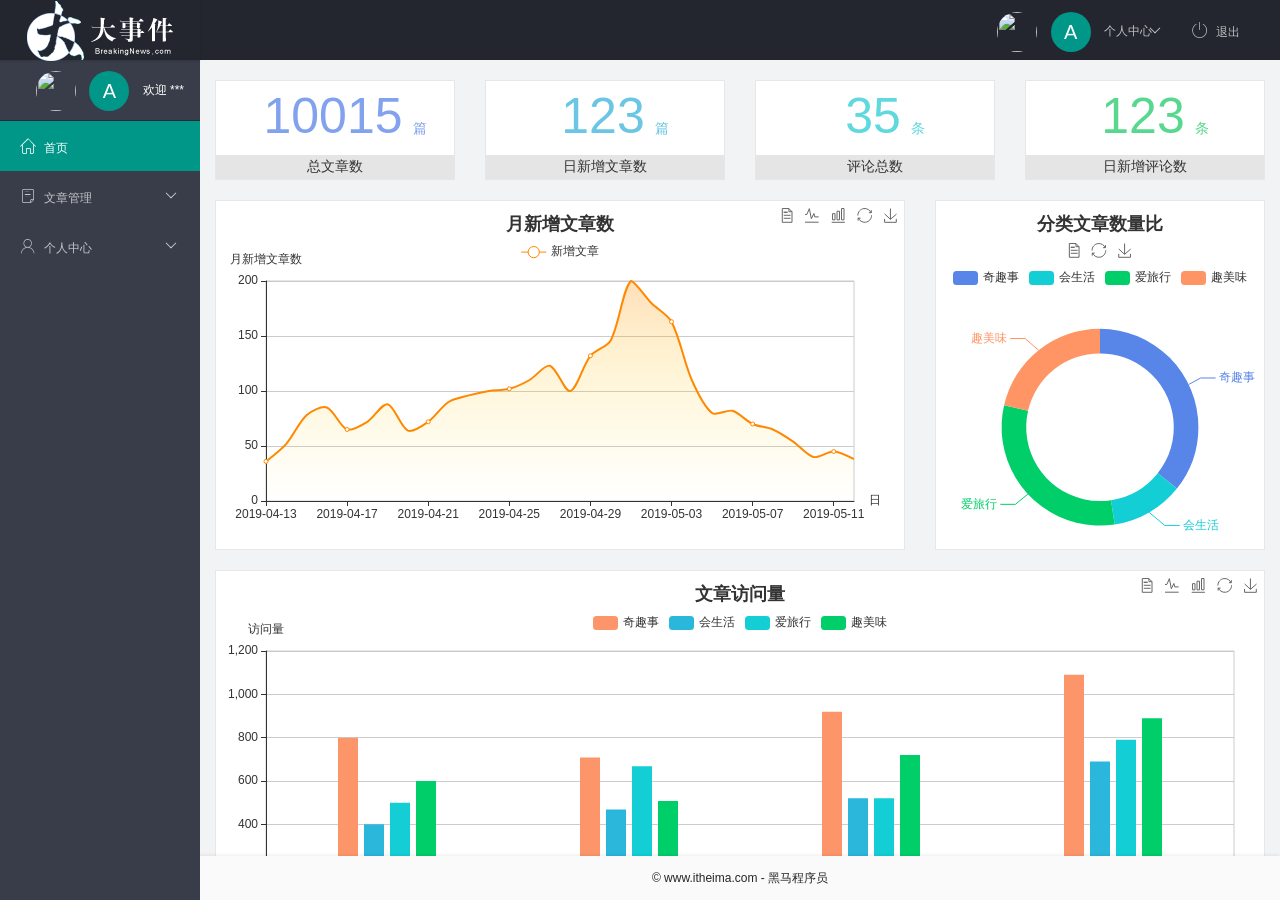
==== commit 7e342a17: "完成了主页内容" ====
--- a/index.html
+++ b/index.html
@@ -17,7 +17,7 @@
     <div class="layui-layout layui-layout-admin">
         <div class="layui-header">
             <div class="layui-logo">
-                <img src="/assets/images/logo.png" alt="" />
+                <img src="assets/images/logo.png" alt="" />
             </div>
             <!-- 头部区域（可配合layui已有的水平导航） -->
             <ul class="layui-nav layui-layout-right">
@@ -27,9 +27,9 @@
                         <span class="text-avatar">A</span> 个人中心
                     </a>
                     <dl class="layui-nav-child">
-                        <dd><a href="/user/user_info.html" target="fm">基本资料</a></dd>
-                        <dd><a href="/user/user_avatar.html" target="fm">更换头像</a></dd>
-                        <dd><a href="/user/user_pwd.html" target="fm">重置密码</a></dd>
+                        <dd><a href="user/user_info.html" target="fm">基本资料</a></dd>
+                        <dd><a href="user/user_avatar.html" target="fm">更换头像</a></dd>
+                        <dd><a href="user/user_pwd.html" target="fm">重置密码</a></dd>
                     </dl>
                 </li>
                 <li class="layui-nav-item">
@@ -48,7 +48,7 @@
                 <!-- 左侧导航区域（可配合layui已有的垂直导航） -->
                 <ul class="layui-nav layui-nav-tree" lay-shrink="all">
                     <li class="layui-nav-item layui-this">
-                        <a href="/home/dashboard.html" target="fm"><span class="iconfont icon-home"></span>首页</a>
+                        <a href="home/dashboard.html" target="fm"><span class="iconfont icon-home"></span>首页</a>
                     </li>
                     <li class="layui-nav-item">
                         <a class="" href="javascript:;"><span class="iconfont icon-16"></span>文章管理</a>
@@ -84,7 +84,7 @@
 
         <div class="layui-body">
             <!-- 内容主体区域 -->
-            <iframe name="fm" src="/home/dashboard.html" frameborder="0"></iframe>
+            <iframe name="fm" src="home/dashboard.html" frameborder="0"></iframe>
         </div>
 
         <div class="layui-footer">
@@ -93,7 +93,7 @@
         </div>
     </div>
     <!-- 导入 layui 的JS文件 -->
-    <script src="assets/lib/layui/layui.all.js"></script>
+    <script src="assets/lib/layui/layui.js"></script>
     <!-- 导入 jQuery -->
     <script src="assets/lib/jquery.js"></script>
     <!-- 导入自己封装的 baseAPI -->
